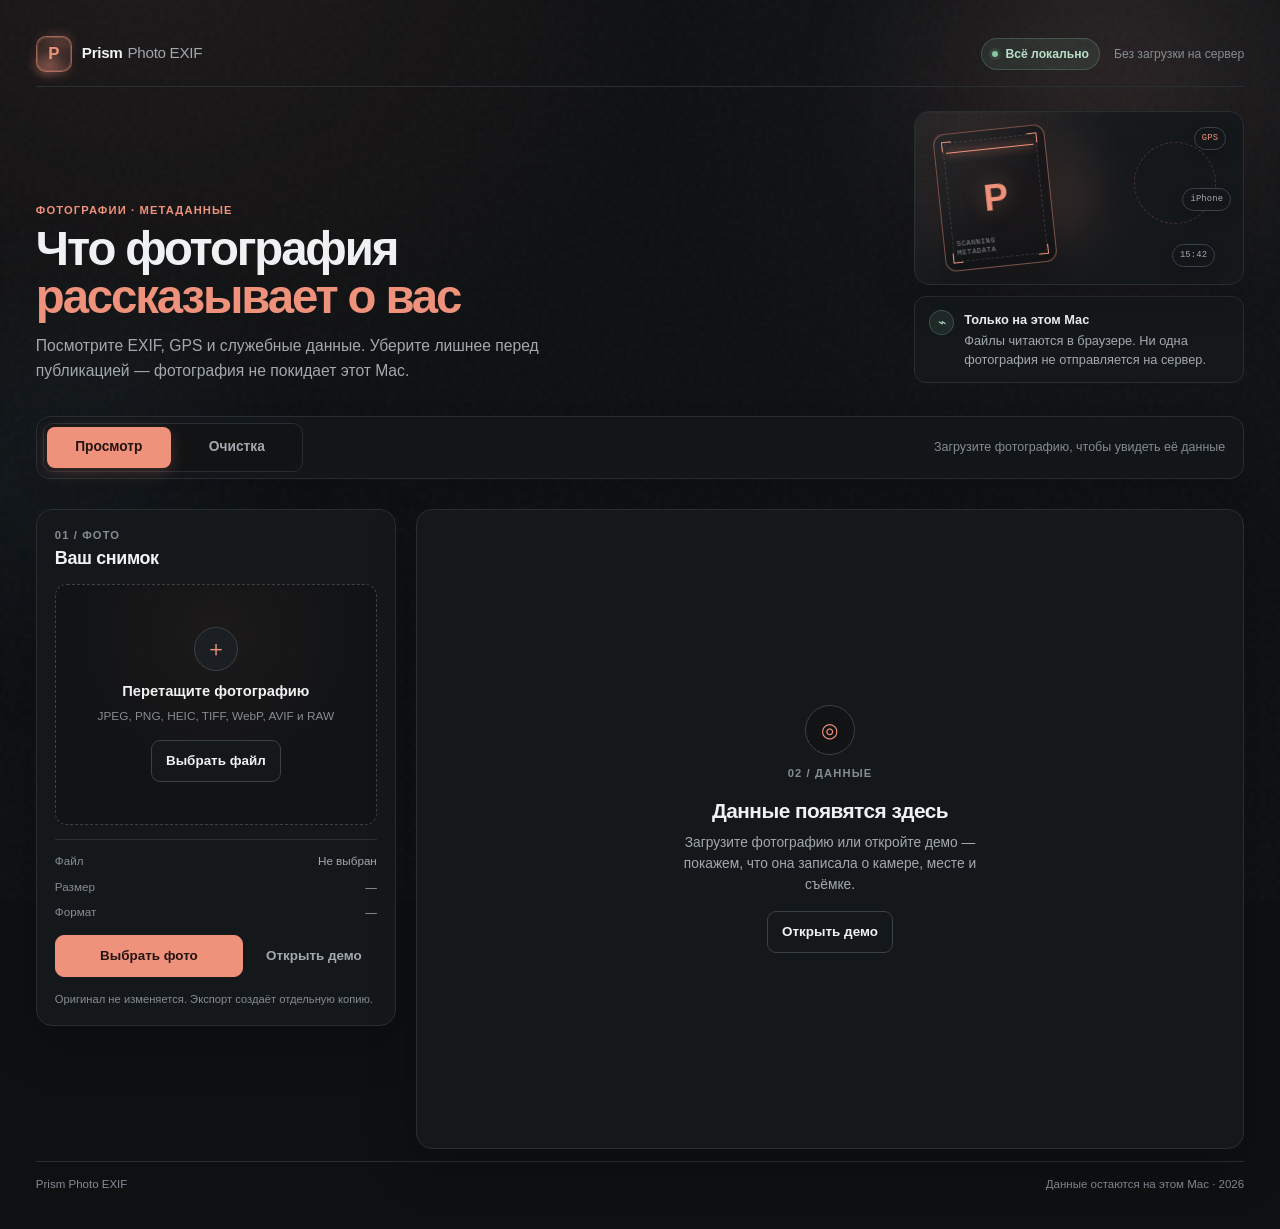
==== projects/prism-photo-exif/index.html @ 7f0bd613 "Add Prism Photo EXIF project" ====
<!doctype html>
<html lang="ru">
<head>
  <meta charset="utf-8">
  <meta name="viewport" content="width=device-width, initial-scale=1">
  <title>Prism Photo EXIF — что фотография рассказывает о вас</title>
  <meta name="description" content="Просмотр EXIF, GPS и служебных данных фотографии. Локальная очистка перед публикацией — без загрузки на сервер.">
  <meta name="theme-color" content="#0e1012">
  <link rel="icon" href="favicon.svg" type="image/svg+xml">
  <link rel="stylesheet" href="styles.css">
</head>
<body>
  <div class="ambient" aria-hidden="true">
    <span class="ambient-orb ambient-orb-a"></span>
    <span class="ambient-orb ambient-orb-b"></span>
    <span class="ambient-orb ambient-orb-c"></span>
    <span class="ambient-grain"></span>
  </div>

  <a class="skip-link" href="#appMain">Перейти к содержимому</a>

  <div class="app-shell">
    <header class="app-header">
      <a class="brand" href="./" aria-label="Prism Photo EXIF — на главную">
        <span class="brand-mark" aria-hidden="true">P</span>
        <span class="brand-name">Prism <span>Photo EXIF</span></span>
      </a>
      <div class="header-side">
        <span class="local-badge"><span class="local-dot" aria-hidden="true"></span>Всё локально</span>
        <span class="header-note">Без загрузки на сервер</span>
      </div>
    </header>

    <main id="appMain" class="workspace" tabindex="-1">
      <section class="intro" aria-labelledby="pageTitle">
        <div class="intro-copy">
          <p class="eyebrow">ФОТОГРАФИИ · МЕТАДАННЫЕ</p>
          <h1 id="pageTitle">Что фотография<br><span class="accent">рассказывает о вас</span></h1>
          <p class="lead">Посмотрите EXIF, GPS и служебные данные. Уберите лишнее перед публикацией — фотография не покидает этот Mac.</p>
        </div>
        <aside class="hero-side" aria-label="Принцип работы">
          <div class="hero-scan" aria-hidden="true">
            <div class="hero-scan-glow"></div>
            <div class="hero-scan-frame">
              <span class="hero-scan-corner hero-scan-corner-a"></span>
              <span class="hero-scan-corner hero-scan-corner-b"></span>
              <span class="hero-scan-corner hero-scan-corner-c"></span>
              <span class="hero-scan-corner hero-scan-corner-d"></span>
              <span class="hero-scan-line"></span>
              <span class="hero-scan-letter">P</span>
              <span class="hero-scan-caption">SCANNING<br>METADATA</span>
            </div>
            <span class="hero-chip hero-chip-gps">GPS</span>
            <span class="hero-chip hero-chip-device">iPhone</span>
            <span class="hero-chip hero-chip-time">15:42</span>
            <span class="hero-scan-orbit"></span>
          </div>
          <div class="privacy-note">
            <span class="privacy-mark" aria-hidden="true">⌁</span>
            <div>
              <strong>Только на этом Mac</strong>
              <p>Файлы читаются в браузере. Ни одна фотография не отправляется на сервер.</p>
            </div>
          </div>
        </aside>
      </section>

      <section class="mode-bar" aria-label="Режим работы">
        <div class="mode-switch" role="tablist" aria-label="Режим работы">
          <span class="mode-glider" aria-hidden="true"></span>
          <button class="mode-tab is-active" id="tabView" type="button" role="tab" aria-selected="true" aria-controls="viewPane" data-mode="view">Просмотр</button>
          <button class="mode-tab" id="tabClean" type="button" role="tab" aria-selected="false" aria-controls="cleanPane" data-mode="clean">Очистка</button>
        </div>
        <p class="mode-hint" id="modeHint">Загрузите фотографию, чтобы увидеть её данные</p>
      </section>

      <div class="photo-workspace">
        <aside class="panel photo-card" aria-labelledby="photoTitle">
          <div class="panel-heading">
            <div>
              <p class="eyebrow">01 / ФОТО</p>
              <h2 id="photoTitle">Ваш снимок</h2>
            </div>
            <span class="file-kind" id="fileKind">—</span>
          </div>

          <p class="load-error" id="loadError" role="alert" hidden></p>

          <div class="drop-zone" id="dropZone" tabindex="0" role="button" aria-label="Загрузить фотографию">
            <input id="fileInput" type="file" accept="image/jpeg,image/png,image/webp,image/heic,image/heif,image/tiff,image/avif,.dng,.DNG,.cr2,.CR2,.nef,.NEF,.arw,.ARW,.raf,.RAF,.orf,.ORF,.rw2,.RW2" hidden>

            <div class="drop-empty" id="dropEmpty">
              <div class="drop-icon" aria-hidden="true">＋</div>
              <p class="drop-title">Перетащите фотографию</p>
              <p class="drop-copy">JPEG, PNG, HEIC, TIFF, WebP, AVIF и RAW</p>
              <span class="button button-secondary">Выбрать файл</span>
            </div>

            <div class="photo-preview" id="photoPreview" hidden>
              <img id="photoImage" alt="Предпросмотр выбранной фотографии">
              <div class="preview-shade" aria-hidden="true"></div>
              <div class="preview-fallback" id="previewFallback" hidden>
                <span aria-hidden="true">◌</span>
                <p>Предпросмотр недоступен в этом браузере.<br>Данные фотографии всё равно можно посмотреть.</p>
              </div>
              <span class="preview-badge" id="previewBadge">—</span>
              <button class="button button-quiet preview-replace" id="replaceButton" type="button">Заменить</button>
            </div>
          </div>

          <div class="photo-meta" aria-live="polite">
            <div class="meta-row"><span>Файл</span><strong id="metaName">Не выбран</strong></div>
            <div class="meta-row"><span>Размер</span><strong id="metaSize">—</strong></div>
            <div class="meta-row"><span>Формат</span><strong id="metaType">—</strong></div>
          </div>

          <div class="photo-actions">
            <button class="button button-primary" id="pickButton" type="button">Выбрать фото</button>
            <button class="button button-quiet" id="demoButton" type="button">Открыть демо</button>
          </div>
          <p class="panel-note">Оригинал не изменяется. Экспорт создаёт отдельную копию.</p>
        </aside>

        <section class="panel data-card" aria-label="Данные фотографии">
          <div class="data-empty" id="emptyData">
            <span class="empty-mark" aria-hidden="true">◎</span>
            <p class="eyebrow">02 / ДАННЫЕ</p>
            <h2>Данные появятся здесь</h2>
            <p>Загрузите фотографию или откройте демо — покажем, что она записала о камере, месте и съёмке.</p>
            <button class="button button-secondary" id="emptyDemoButton" type="button">Открыть демо</button>
          </div>

          <div class="data-pane" id="viewPane" hidden>
            <div class="privacy-banner" id="privacyBanner" role="status">
              <span class="banner-icon" id="privacyIcon" aria-hidden="true">!</span>
              <div class="banner-copy">
                <strong id="privacyTitle">Проверяем данные…</strong>
                <p id="privacyText">—</p>
              </div>
              <span class="banner-count" id="privacyCount">—</span>
            </div>

            <section class="diagnostics" id="diagnostics" hidden aria-labelledby="diagnosticsTitle">
              <button class="diagnostics-toggle" id="diagnosticsToggle" type="button" aria-expanded="false" aria-controls="diagnosticsBody">
                <span class="diagnostics-mark" aria-hidden="true">?</span>
                <span>
                  <strong id="diagnosticsTitle">Почему данных нет?</strong>
                  <small>Покажем, что именно проверило приложение</small>
                </span>
                <span class="diagnostics-chevron" aria-hidden="true">⌄</span>
              </button>
              <div class="diagnostics-body" id="diagnosticsBody" hidden>
                <p id="diagnosticsText">—</p>
                <dl id="diagnosticsFacts"></dl>
              </div>
            </section>

            <div class="summary-grid" id="summaryGrid">
              <article class="summary-card">
                <span class="summary-label">Устройство</span>
                <strong id="sumDevice">—</strong>
                <span class="summary-sub" id="sumDeviceSub">Не записано</span>
              </article>
              <article class="summary-card">
                <span class="summary-label">Снято</span>
                <strong id="sumDate">—</strong>
                <span class="summary-sub" id="sumDateSub">Дата не записана</span>
              </article>
              <article class="summary-card">
                <span class="summary-label">Место</span>
                <strong id="sumPlace">—</strong>
                <span class="summary-sub" id="sumPlaceSub">Геоданных нет</span>
              </article>
              <article class="summary-card">
                <span class="summary-label">Файл</span>
                <strong id="sumFile">—</strong>
                <span class="summary-sub" id="sumFileSub">—</span>
              </article>
            </div>

            <div class="exposure-strip" id="exposureStrip" hidden>
              <span class="exposure-label">Съёмка</span>
              <div class="exposure-items" id="exposureItems"></div>
            </div>

            <section class="location-card" id="locationCard" hidden aria-labelledby="locationTitle">
              <div class="mini-map" aria-hidden="true">
                <div class="map-grid"></div>
                <span class="map-ring"></span>
                <span class="map-pin">P</span>
                <span class="map-compass">N</span>
              </div>
              <div class="location-copy">
                <p class="eyebrow">ГЕОДАННЫЕ</p>
                <h3 id="locationTitle">Место съёмки</h3>
                <p class="location-coords" id="locCoords">—</p>
                <div class="location-facts">
                  <span>Высота <strong id="locAltitude">—</strong></span>
                  <span>Направление <strong id="locDirection">—</strong></span>
                </div>
                <a class="text-link" id="locMapLink" href="#" target="_blank" rel="noopener noreferrer">Открыть на карте ↗</a>
                <p class="location-note">Ссылка откроет OpenStreetMap в новой вкладке.</p>
              </div>
            </section>

            <section class="tags-section" aria-labelledby="tagsTitle">
              <div class="section-head">
                <div>
                  <p class="eyebrow">ВСЕ ДАННЫЕ</p>
                  <h2 id="tagsTitle">Что записано в файле</h2>
                </div>
                <div class="tag-tools">
                  <label class="search-field">
                    <span class="search-icon" aria-hidden="true">⌕</span>
                    <span class="sr-only">Поиск по тегам и значениям</span>
                    <input id="tagSearch" type="search" placeholder="Найти тег или значение" autocomplete="off">
                  </label>
                  <label class="select-field">
                    <span class="sr-only">Группа данных</span>
                    <select id="tagGroup" aria-label="Группа данных">
                      <option value="all">Все группы</option>
                    </select>
                  </label>
                </div>
              </div>

              <div class="tag-summary">
                <span id="tagCount">0 тегов</span>
                <span id="tagFilterNote">Показаны все найденные данные</span>
              </div>

              <div class="tag-table-wrap">
                <table class="tag-table">
                  <thead>
                    <tr><th>Тег</th><th>Значение</th><th>Группа</th><th><span class="sr-only">Копировать</span></th></tr>
                  </thead>
                  <tbody id="tagBody"></tbody>
                </table>
                <div class="tag-empty" id="tagEmpty" hidden>Ничего не найдено. Попробуйте другой запрос.</div>
              </div>
              <p class="table-note">Двоичные блоки вроде MakerNote не раскрываются полностью — показываем только то, что можно прочитать.</p>
            </section>
          </div>

          <div class="data-pane" id="cleanPane" hidden>
            <div class="data-empty" id="cleanEmpty">
              <span class="empty-mark" aria-hidden="true">◇</span>
              <p class="eyebrow">ОЧИСТКА</p>
              <h2>Сначала загрузите фото</h2>
              <p>Мы покажем, какие данные можно убрать, и сохраним чистую копию. Оригинал останется нетронутым.</p>
              <button class="button button-secondary" id="cleanDemoButton" type="button">Открыть демо</button>
            </div>

            <div id="cleanWorkspace" hidden>
              <div class="clean-heading">
                <div>
                  <p class="eyebrow">ОЧИСТКА</p>
                  <h2>Уберите лишнее</h2>
                  <p>Выберите данные, которые не хотите отдавать вместе с фотографией.</p>
                </div>
                <span class="format-note" id="cleanFormatNote">JPEG · доступна выборочная очистка</span>
              </div>

              <div class="clean-layout">
                <div class="clean-options" id="cleanOptions">
                  <label class="clean-option" data-option="gps">
                    <input type="checkbox" id="optGps">
                    <span class="check-box" aria-hidden="true"></span>
                    <span class="option-copy"><strong>Геоданные</strong><small>Координаты, высота и направление</small></span>
                    <span class="option-count" id="countGps">0</span>
                  </label>
                  <label class="clean-option" data-option="camera">
                    <input type="checkbox" id="optCamera">
                    <span class="check-box" aria-hidden="true"></span>
                    <span class="option-copy"><strong>Камера и устройство</strong><small>Модель, объектив, серийные номера</small></span>
                    <span class="option-count" id="countCamera">0</span>
                  </label>
                  <label class="clean-option" data-option="dates">
                    <input type="checkbox" id="optDates">
                    <span class="check-box" aria-hidden="true"></span>
                    <span class="option-copy"><strong>Даты съёмки</strong><small>Когда и во сколько сделан снимок</small></span>
                    <span class="option-count" id="countDates">0</span>
                  </label>
                  <label class="clean-option" data-option="author">
                    <input type="checkbox" id="optAuthor">
                    <span class="check-box" aria-hidden="true"></span>
                    <span class="option-copy"><strong>Автор и подпись</strong><small>Имя, копирайт, комментарий</small></span>
                    <span class="option-count" id="countAuthor">0</span>
                  </label>
                  <label class="clean-option" data-option="software">
                    <input type="checkbox" id="optSoftware">
                    <span class="check-box" aria-hidden="true"></span>
                    <span class="option-copy"><strong>Программа обработки</strong><small>Редактор и служебные пометки</small></span>
                    <span class="option-count" id="countSoftware">0</span>
                  </label>
                  <label class="clean-option clean-option-all" data-option="all">
                    <input type="checkbox" id="optAll">
                    <span class="check-box" aria-hidden="true"></span>
                    <span class="option-copy"><strong>Все метаданные</strong><small>Оставить только изображение, ориентацию и цветовой профиль</small></span>
                    <span class="option-count" id="countAll">—</span>
                  </label>
                </div>

                <aside class="clean-preview" aria-labelledby="cleanPreviewTitle">
                  <p class="eyebrow">ПЕРЕД ЭКСПОРТОМ</p>
                  <h3 id="cleanPreviewTitle">Будет удалено</h3>
                  <ul class="clean-list" id="cleanList">
                    <li class="clean-list-empty">Ничего не выбрано</li>
                  </ul>
                  <div class="clean-total"><strong id="cleanCount">0</strong><span>полей</span></div>
                  <button class="button button-primary" id="exportButton" type="button" disabled>Скачать чистую копию</button>
                  <p class="clean-note" id="cleanNote">Ориентация и цветовой профиль сохраняются. Оригинал не меняется.</p>
                  <div class="export-result" id="exportResult" role="status" hidden>
                    <span class="result-icon" aria-hidden="true">✓</span>
                    <div>
                      <strong id="exportResultTitle">Готово</strong>
                      <p id="exportResultText">—</p>
                    </div>
                  </div>
                </aside>
              </div>

              <div class="clean-footnote" id="cleanLimitNote" hidden></div>
            </div>
          </div>
        </section>
      </div>
    </main>

    <footer class="app-footer">
      <span>Prism Photo EXIF</span>
      <span>Данные остаются на этом Mac · <span id="footerYear">2026</span></span>
    </footer>
  </div>

  <noscript>
    <div class="noscript-message">Для работы приложения нужен JavaScript. Файлы обрабатываются только в браузере.</div>
  </noscript>

  <script src="vendor/exifr.full.umd.js"></script>
  <script src="vendor/piexif.js"></script>
  <script src="assets/demo-photo.js"></script>
  <script src="app.js"></script>
</body>
</html>
---- projects/prism-photo-exif/styles.css ----
:root {
  color-scheme: dark;
  --page: #0e1012;
  --panel: #15181b;
  --panel-raised: #1b1e22;
  --panel-deep: #111315;
  --line: #292e33;
  --line-strong: #3a4148;
  --text: #f0f1f2;
  --muted: #a3a8ae;
  --quiet: #858c93;
  --accent: #ef927c;
  --accent-strong: #f3a48f;
  --accent-ink: #241411;
  --accent-soft: rgb(239 146 124 / 12%);
  --success: #86c8a4;
  --success-soft: rgb(134 200 164 / 10%);
  --warning: #f2b36f;
  --warning-soft: rgb(242 179 111 / 10%);
  --danger: #ff8c7a;
  --radius: 16px;
  --radius-small: 12px;
  --radius-tiny: 8px;
  --shadow: 0 18px 50px rgb(0 0 0 / 22%);
  --font: "Avenir Next", "Segoe UI", Arial, sans-serif;
  --mono: "SFMono-Regular", "SF Mono", Consolas, monospace;
}

* {
  box-sizing: border-box;
}

html {
  min-width: 320px;
  background: var(--page);
  scroll-behavior: smooth;
}

body {
  min-width: 320px;
  min-height: 100vh;
  margin: 0;
  background:
    radial-gradient(circle at 12% -8%, rgb(239 146 124 / 8%), transparent 34rem),
    radial-gradient(circle at 88% 4%, rgb(119 160 190 / 5%), transparent 30rem),
    var(--page);
  color: var(--text);
  font-family: var(--font);
  font-size: 15px;
  line-height: 1.5;
  -webkit-font-smoothing: antialiased;
}

body::before {
  position: fixed;
  z-index: -1;
  inset: 0;
  background-image:
    linear-gradient(rgb(255 255 255 / 1.7%) 1px, transparent 1px),
    linear-gradient(90deg, rgb(255 255 255 / 1.7%) 1px, transparent 1px);
  background-size: 56px 56px;
  mask-image: linear-gradient(to bottom, rgb(0 0 0 / 70%), transparent 60%);
  content: "";
  pointer-events: none;
}

button,
input,
select {
  font: inherit;
}

button,
select,
input[type="search"] {
  color: inherit;
}

button {
  cursor: pointer;
}

a {
  color: var(--accent);
}

[hidden] {
  display: none !important;
}

.sr-only {
  position: absolute;
  width: 1px;
  height: 1px;
  padding: 0;
  overflow: hidden;
  clip: rect(0, 0, 0, 0);
  white-space: nowrap;
  border: 0;
}

.skip-link {
  position: fixed;
  z-index: 100;
  top: 10px;
  left: 10px;
  padding: 9px 12px;
  border-radius: 8px;
  background: var(--accent);
  color: var(--accent-ink);
  font-weight: 700;
  text-decoration: none;
  transform: translateY(-160%);
  transition: transform 140ms ease;
}

.skip-link:focus {
  transform: translateY(0);
}

.app-shell {
  width: min(1440px, 100%);
  margin: 0 auto;
  padding: clamp(18px, 2.8vw, 36px);
}

.app-header {
  display: flex;
  align-items: center;
  justify-content: space-between;
  gap: 18px;
  margin-bottom: 24px;
  padding-bottom: 14px;
  border-bottom: 1px solid var(--line);
}

.brand {
  display: inline-flex;
  min-width: 0;
  align-items: center;
  gap: 10px;
  color: var(--text);
  text-decoration: none;
}

.brand:focus-visible {
  outline: 2px solid var(--accent);
  outline-offset: 5px;
  border-radius: 6px;
}

.brand-mark {
  display: grid;
  width: 36px;
  height: 36px;
  flex: 0 0 auto;
  place-items: center;
  border: 1px solid rgb(239 146 124 / 55%);
  border-radius: 10px;
  background: rgb(239 146 124 / 10%);
  color: var(--accent);
  font-size: 1.05rem;
  font-weight: 750;
}

.brand-name {
  display: flex;
  flex-wrap: wrap;
  gap: 0 5px;
  font-size: 0.95rem;
  font-weight: 650;
  letter-spacing: -0.02em;
}

.brand-name span {
  color: var(--muted);
  font-weight: 500;
}

.header-side {
  display: flex;
  align-items: center;
  gap: 14px;
  color: var(--quiet);
  font-size: 0.76rem;
}

.local-badge {
  display: inline-flex;
  align-items: center;
  gap: 7px;
  padding: 6px 10px;
  border: 1px solid rgb(134 200 164 / 24%);
  border-radius: 999px;
  background: var(--success-soft);
  color: #b8e0c9;
  font-weight: 600;
}

.local-dot {
  width: 6px;
  height: 6px;
  border-radius: 50%;
  background: var(--success);
  box-shadow: 0 0 0 3px rgb(134 200 164 / 12%);
}

.workspace {
  display: grid;
  min-width: 0;
  gap: clamp(20px, 2.5vw, 30px);
}

.workspace:focus {
  outline: none;
}

.intro {
  display: grid;
  grid-template-columns: minmax(0, 1fr) minmax(240px, 330px);
  align-items: end;
  gap: 30px;
  padding-bottom: 3px;
}

.intro-copy {
  min-width: 0;
  max-width: 760px;
}

.eyebrow {
  margin: 0 0 7px;
  color: var(--quiet);
  font-size: 0.7rem;
  font-weight: 650;
  letter-spacing: 0.1em;
  line-height: 1.35;
  text-transform: uppercase;
}

.intro .eyebrow {
  color: var(--accent);
}

h1,
h2,
h3,
p {
  margin-top: 0;
}

h1 {
  margin-bottom: 12px;
  font-size: clamp(2.05rem, 3.7vw, 3.25rem);
  font-weight: 650;
  letter-spacing: -0.045em;
  line-height: 1.02;
  text-wrap: balance;
}

.accent {
  color: var(--accent);
}

.lead {
  max-width: 62ch;
  margin-bottom: 0;
  color: var(--muted);
  font-size: 0.98rem;
  line-height: 1.6;
}

.privacy-note {
  display: flex;
  max-width: 36ch;
  align-items: flex-start;
  gap: 10px;
  margin: 0;
  padding: 13px 14px;
  border: 1px solid var(--line);
  border-radius: var(--radius-small);
  background: var(--panel);
  color: var(--muted);
  font-size: 0.8rem;
  line-height: 1.5;
}

.privacy-mark {
  display: grid;
  width: 25px;
  height: 25px;
  flex: 0 0 auto;
  place-items: center;
  border: 1px solid rgb(134 200 164 / 26%);
  border-radius: 50%;
  background: var(--success-soft);
  color: #b8e0c9;
  font-size: 0.88rem;
}

.privacy-note strong {
  display: block;
  margin-bottom: 2px;
  color: var(--text);
  font-size: 0.8rem;
  font-weight: 650;
}

.privacy-note p {
  margin: 0;
}

.mode-bar {
  display: flex;
  min-width: 0;
  align-items: center;
  justify-content: space-between;
  gap: 14px;
  padding: 6px;
  border: 1px solid var(--line);
  border-radius: 14px;
  background: rgb(21 24 27 / 78%);
  box-shadow: 0 8px 24px rgb(0 0 0 / 12%);
  backdrop-filter: blur(12px);
}

.mode-switch {
  display: flex;
  min-width: 0;
  gap: 4px;
  padding: 3px;
  border: 1px solid var(--line);
  border-radius: 10px;
  background: var(--panel-deep);
}

.mode-tab {
  min-height: 40px;
  padding: 9px 18px;
  border: 1px solid transparent;
  border-radius: 8px;
  background: transparent;
  color: var(--muted);
  font-size: 0.86rem;
  font-weight: 600;
  transition: color 140ms ease, background-color 140ms ease, border-color 140ms ease;
}

.mode-tab:hover {
  color: var(--text);
}

.mode-tab.is-active {
  border-color: var(--accent);
  background: var(--accent);
  color: var(--accent-ink);
}

.mode-tab:focus-visible,
.button:focus-visible,
.clean-option:has(input:focus-visible),
.tag-copy:focus-visible,
.text-link:focus-visible,
select:focus-visible,
input:focus-visible {
  outline: 2px solid var(--accent);
  outline-offset: 2px;
}

.mode-hint {
  margin: 0 12px 0 0;
  color: var(--quiet);
  font-size: 0.78rem;
  text-align: right;
}

.photo-workspace {
  display: grid;
  grid-template-columns: 360px minmax(0, 1fr);
  align-items: start;
  gap: 20px;
}

.panel {
  min-width: 0;
  border: 1px solid var(--line);
  border-radius: var(--radius);
  background: var(--panel);
  box-shadow: var(--shadow);
}

.photo-card {
  position: sticky;
  top: 18px;
  display: grid;
  gap: 14px;
  padding: 18px;
}

.panel-heading,
.section-head,
.clean-heading {
  display: flex;
  min-width: 0;
  align-items: flex-start;
  justify-content: space-between;
  gap: 14px;
}

.panel-heading h2,
.section-head h2,
.clean-heading h2 {
  margin: 0;
  font-size: 1.12rem;
  font-weight: 650;
  letter-spacing: -0.02em;
  line-height: 1.2;
}

.panel-heading .eyebrow,
.section-head .eyebrow,
.clean-heading .eyebrow {
  margin-bottom: 5px;
}

.file-kind {
  flex: 0 0 auto;
  padding: 5px 9px;
  border: 1px solid var(--line);
  border-radius: 999px;
  color: var(--quiet);
  font-size: 0.68rem;
  font-weight: 600;
  letter-spacing: 0.04em;
}

.drop-zone {
  position: relative;
  display: grid;
  min-height: 0;
  overflow: hidden;
  border: 1px dashed var(--line-strong);
  border-radius: var(--radius-small);
  background:
    radial-gradient(circle at 50% 20%, rgb(239 146 124 / 5%), transparent 60%),
    var(--panel-deep);
  aspect-ratio: 4 / 3;
  transition: border-color 150ms ease, background-color 150ms ease;
}

.drop-zone.is-dragging,
.drop-zone:hover {
  border-color: rgb(239 146 124 / 62%);
}

.drop-zone:focus-visible {
  outline: 2px solid var(--accent);
  outline-offset: 3px;
}

.drop-empty {
  display: grid;
  place-content: center;
  justify-items: center;
  gap: 6px;
  padding: 24px;
  text-align: center;
}

.drop-icon {
  display: grid;
  width: 44px;
  height: 44px;
  margin-bottom: 3px;
  place-items: center;
  border: 1px solid var(--line-strong);
  border-radius: 50%;
  background: var(--panel-raised);
  color: var(--accent);
  font-size: 1.35rem;
  font-weight: 400;
}

.drop-title {
  margin: 0;
  font-size: 0.92rem;
  font-weight: 650;
}

.drop-copy {
  margin: 0 0 8px;
  color: var(--quiet);
  font-size: 0.74rem;
}

.button {
  display: inline-flex;
  min-height: 42px;
  align-items: center;
  justify-content: center;
  gap: 7px;
  padding: 9px 14px;
  border: 1px solid var(--line-strong);
  border-radius: 9px;
  background: var(--panel-raised);
  color: var(--text);
  font-size: 0.84rem;
  font-weight: 600;
  line-height: 1.2;
  text-decoration: none;
  transition: border-color 140ms ease, background-color 140ms ease, color 140ms ease, opacity 140ms ease;
}

.button:hover:not(:disabled) {
  border-color: #4a525a;
  background: #24282d;
}

.button:disabled {
  cursor: not-allowed;
  opacity: 0.48;
}

.button-primary {
  border-color: var(--accent);
  background: var(--accent);
  color: var(--accent-ink);
}

.button-primary:hover:not(:disabled) {
  border-color: var(--accent-strong);
  background: var(--accent-strong);
}

.button-secondary {
  background: var(--panel);
}

.button-quiet {
  border-color: transparent;
  background: transparent;
  color: var(--muted);
}

.button-quiet:hover:not(:disabled) {
  border-color: var(--line);
  background: var(--panel-raised);
  color: var(--text);
}

.photo-preview {
  position: absolute;
  inset: 0;
  background: #090b0d;
}

.photo-preview img {
  display: block;
  width: 100%;
  height: 100%;
  object-fit: contain;
}

.preview-shade {
  position: absolute;
  inset: 0;
  background: linear-gradient(to bottom, transparent 60%, rgb(0 0 0 / 48%));
  pointer-events: none;
}

.preview-badge {
  position: absolute;
  top: 10px;
  left: 10px;
  max-width: calc(100% - 20px);
  overflow: hidden;
  padding: 4px 9px;
  border: 1px solid rgb(255 255 255 / 14%);
  border-radius: 999px;
  background: rgb(20 22 25 / 88%);
  color: var(--text);
  font-size: 0.66rem;
  font-weight: 600;
  text-overflow: ellipsis;
  white-space: nowrap;
}

.preview-replace {
  position: absolute;
  right: 10px;
  bottom: 10px;
  min-height: 34px;
  padding: 6px 10px;
  border-color: rgb(255 255 255 / 16%);
  background: rgb(20 22 25 / 82%);
  font-size: 0.74rem;
  backdrop-filter: blur(8px);
}

.photo-meta {
  display: grid;
  gap: 8px;
  padding-top: 12px;
  border-top: 1px solid var(--line);
}

.meta-row {
  display: flex;
  min-width: 0;
  justify-content: space-between;
  gap: 12px;
  color: var(--quiet);
  font-size: 0.73rem;
}

.meta-row strong {
  min-width: 0;
  overflow: hidden;
  color: var(--muted);
  font-size: 0.73rem;
  font-weight: 500;
  text-align: right;
  text-overflow: ellipsis;
  white-space: nowrap;
}

.photo-actions {
  display: flex;
  flex-wrap: wrap;
  gap: 8px;
}

.photo-actions .button-primary {
  flex: 1 1 140px;
}

.photo-actions .button-quiet {
  flex: 0 1 auto;
}

.panel-note {
  margin: 0;
  color: var(--quiet);
  font-size: 0.7rem;
  line-height: 1.45;
}

.load-error {
  margin: 0;
  padding: 9px 11px;
  border: 1px solid rgb(255 140 122 / 35%);
  border-radius: 8px;
  background: rgb(255 140 122 / 9%);
  color: #ffc2b8;
  font-size: 0.74rem;
  line-height: 1.4;
}

.preview-fallback {
  position: absolute;
  inset: 0;
  display: grid;
  place-content: center;
  justify-items: center;
  gap: 8px;
  padding: 24px;
  background: var(--panel-deep);
  color: var(--quiet);
  text-align: center;
}

.preview-fallback > span {
  color: var(--accent);
  font-size: 1.5rem;
}

.preview-fallback p {
  max-width: 26ch;
  margin: 0;
  font-size: 0.74rem;
  line-height: 1.45;
}

.data-card {
  min-height: 640px;
  padding: clamp(16px, 2vw, 24px);
}

.data-empty {
  display: grid;
  min-height: 590px;
  place-content: center;
  justify-items: center;
  gap: 7px;
  padding: 36px;
  text-align: center;
}

.empty-mark {
  display: grid;
  width: 50px;
  height: 50px;
  margin-bottom: 4px;
  place-items: center;
  border: 1px solid var(--line-strong);
  border-radius: 50%;
  background: var(--panel-deep);
  color: var(--accent);
  font-size: 1.25rem;
}

.data-empty h2 {
  margin: 0;
  font-size: 1.3rem;
  font-weight: 650;
  letter-spacing: -0.025em;
}

.data-empty p:not(.eyebrow) {
  max-width: 42ch;
  margin: 0 0 9px;
  color: var(--muted);
  font-size: 0.86rem;
}

.data-pane {
  display: grid;
  gap: 16px;
  min-width: 0;
}

.privacy-banner {
  display: flex;
  min-width: 0;
  align-items: flex-start;
  gap: 11px;
  padding: 13px 14px;
  border: 1px solid var(--line);
  border-radius: var(--radius-small);
  background: var(--panel-deep);
}

.privacy-banner.is-warning {
  border-color: rgb(242 179 111 / 32%);
  background: var(--warning-soft);
}

.privacy-banner.is-clean {
  border-color: rgb(134 200 164 / 28%);
  background: var(--success-soft);
}

.banner-icon {
  display: grid;
  width: 27px;
  height: 27px;
  flex: 0 0 auto;
  place-items: center;
  border: 1px solid var(--line-strong);
  border-radius: 50%;
  color: var(--warning);
  font-size: 0.82rem;
  font-weight: 700;
}

.privacy-banner.is-clean .banner-icon {
  color: var(--success);
}

.banner-copy {
  min-width: 0;
}

.banner-copy strong {
  display: block;
  margin-bottom: 2px;
  font-size: 0.84rem;
  font-weight: 650;
}

.banner-copy p {
  margin: 0;
  color: var(--muted);
  font-size: 0.76rem;
  line-height: 1.45;
}

.banner-count {
  flex: 0 0 auto;
  margin-left: auto;
  padding: 4px 8px;
  border: 1px solid rgb(255 255 255 / 10%);
  border-radius: 999px;
  color: var(--muted);
  font-size: 0.68rem;
  font-variant-numeric: tabular-nums;
}

.summary-grid {
  display: grid;
  grid-template-columns: repeat(4, minmax(0, 1fr));
  gap: 10px;
}

.summary-card {
  min-width: 0;
  min-height: 112px;
  padding: 13px;
  border: 1px solid var(--line);
  border-radius: var(--radius-small);
  background: var(--panel-deep);
}

.summary-label {
  display: block;
  margin-bottom: 9px;
  color: var(--quiet);
  font-size: 0.67rem;
  font-weight: 600;
  letter-spacing: 0.05em;
  text-transform: uppercase;
}

.summary-card strong {
  display: block;
  overflow: hidden;
  color: var(--text);
  font-size: 0.95rem;
  font-weight: 650;
  line-height: 1.25;
  text-overflow: ellipsis;
}

.summary-sub {
  display: block;
  overflow: hidden;
  margin-top: 4px;
  color: var(--quiet);
  font-size: 0.72rem;
  line-height: 1.4;
  text-overflow: ellipsis;
}

.exposure-strip {
  display: flex;
  min-width: 0;
  align-items: center;
  gap: 12px;
  padding: 10px 13px;
  border: 1px solid var(--line);
  border-radius: var(--radius-small);
  background: var(--panel-deep);
}

.exposure-label {
  flex: 0 0 auto;
  color: var(--quiet);
  font-size: 0.67rem;
  font-weight: 600;
  letter-spacing: 0.06em;
  text-transform: uppercase;
}

.exposure-items {
  display: flex;
  min-width: 0;
  flex-wrap: wrap;
  gap: 6px;
}

.exposure-chip {
  padding: 4px 8px;
  border: 1px solid var(--line);
  border-radius: 999px;
  background: var(--panel-raised);
  color: var(--muted);
  font-size: 0.7rem;
  font-variant-numeric: tabular-nums;
  white-space: nowrap;
}

.location-card {
  display: grid;
  grid-template-columns: 170px minmax(0, 1fr);
  gap: 16px;
  padding: 14px;
  border: 1px solid var(--line);
  border-radius: var(--radius-small);
  background: var(--panel-deep);
}

.mini-map {
  position: relative;
  min-height: 154px;
  overflow: hidden;
  border: 1px solid var(--line-strong);
  border-radius: 10px;
  background:
    linear-gradient(135deg, rgb(34 54 65 / 55%), rgb(15 21 25 / 92%)),
    var(--panel);
  isolation: isolate;
}

.map-grid {
  position: absolute;
  inset: -20%;
  background-image:
    linear-gradient(rgb(159 191 207 / 12%) 1px, transparent 1px),
    linear-gradient(90deg, rgb(159 191 207 / 12%) 1px, transparent 1px);
  background-size: 28px 28px;
  transform: rotate(-12deg) scale(1.08);
}

.mini-map::before,
.mini-map::after {
  position: absolute;
  z-index: 1;
  background: rgb(134 200 164 / 28%);
  content: "";
}

.mini-map::before {
  top: 48%;
  left: -10%;
  width: 120%;
  height: 1px;
  transform: rotate(18deg);
}

.mini-map::after {
  top: -10%;
  left: 42%;
  width: 1px;
  height: 120%;
  transform: rotate(18deg);
}

.map-ring {
  position: absolute;
  z-index: 2;
  top: 50%;
  left: 50%;
  width: 72px;
  height: 72px;
  border: 1px solid rgb(239 146 124 / 30%);
  border-radius: 50%;
  transform: translate(-50%, -50%);
}

.map-pin {
  position: absolute;
  z-index: 3;
  top: 50%;
  left: 50%;
  display: grid;
  width: 28px;
  height: 28px;
  place-items: center;
  border: 1px solid var(--accent);
  border-radius: 50% 50% 50% 0;
  background: var(--accent);
  color: var(--accent-ink);
  font-size: 0.65rem;
  font-weight: 750;
  transform: translate(-50%, -70%) rotate(-45deg);
}

.map-pin::after {
  content: "";
}

.map-pin {
  line-height: 1;
}

.map-pin::first-letter {
  transform: rotate(45deg);
}

.map-compass {
  position: absolute;
  z-index: 3;
  top: 9px;
  right: 10px;
  color: rgb(255 255 255 / 44%);
  font-family: var(--mono);
  font-size: 0.6rem;
}

.location-copy {
  min-width: 0;
  padding: 3px 0;
}

.location-copy .eyebrow {
  margin-bottom: 4px;
  color: var(--success);
}

.location-copy h3 {
  margin-bottom: 5px;
  font-size: 1rem;
  font-weight: 650;
}

.location-coords {
  margin-bottom: 7px;
  color: var(--text);
  font-family: var(--mono);
  font-size: 0.78rem;
  font-variant-numeric: tabular-nums;
}

.location-facts {
  display: flex;
  flex-wrap: wrap;
  gap: 5px 16px;
  margin-bottom: 8px;
  color: var(--quiet);
  font-size: 0.72rem;
}

.location-facts strong {
  color: var(--muted);
  font-weight: 500;
}

.text-link {
  color: var(--accent);
  font-size: 0.76rem;
  font-weight: 600;
  text-decoration: none;
}

.text-link:hover {
  text-decoration: underline;
}

.location-note {
  margin: 5px 0 0;
  color: var(--quiet);
  font-size: 0.67rem;
}

.tags-section {
  display: grid;
  min-width: 0;
  gap: 9px;
}

.tag-tools {
  display: flex;
  min-width: 0;
  align-items: center;
  gap: 7px;
}

.search-field,
.select-field {
  position: relative;
  display: flex;
  min-width: 0;
  align-items: center;
}

.search-field {
  width: 230px;
}

.search-icon {
  position: absolute;
  left: 10px;
  color: var(--quiet);
  font-size: 0.9rem;
  pointer-events: none;
}

.search-field input,
.select-field select {
  width: 100%;
  min-height: 38px;
  border: 1px solid var(--line);
  border-radius: 8px;
  background: var(--panel-deep);
  color: var(--text);
  font-size: 0.76rem;
}

.search-field input {
  padding: 8px 10px 8px 29px;
}

.search-field input::placeholder {
  color: var(--quiet);
}

.select-field select {
  padding: 8px 28px 8px 10px;
  cursor: pointer;
}

.tag-summary {
  display: flex;
  min-width: 0;
  align-items: center;
  justify-content: space-between;
  gap: 10px;
  color: var(--quiet);
  font-size: 0.7rem;
}

.tag-summary span:first-child {
  color: var(--muted);
  font-weight: 600;
}

.tag-table-wrap {
  max-height: 360px;
  overflow: auto;
  border: 1px solid var(--line);
  border-radius: 10px;
  background: var(--panel-deep);
}

.tag-table {
  width: 100%;
  border-collapse: collapse;
  table-layout: fixed;
  font-size: 0.73rem;
}

.tag-table th {
  position: sticky;
  z-index: 2;
  top: 0;
  padding: 9px 10px;
  border-bottom: 1px solid var(--line);
  background: #181b1f;
  color: var(--quiet);
  font-size: 0.64rem;
  font-weight: 600;
  letter-spacing: 0.06em;
  text-align: left;
  text-transform: uppercase;
}

.tag-table th:nth-child(1) { width: 25%; }
.tag-table th:nth-child(2) { width: 48%; }
.tag-table th:nth-child(3) { width: 19%; }
.tag-table th:nth-child(4) { width: 8%; }

.tag-table td {
  padding: 8px 10px;
  border-bottom: 1px solid rgb(41 46 51 / 62%);
  color: var(--muted);
  vertical-align: top;
  overflow-wrap: anywhere;
}

.tag-table tr:last-child td {
  border-bottom: 0;
}

.tag-table tr:hover td {
  background: rgb(255 255 255 / 2.2%);
}

.tag-name {
  display: block;
  max-width: 100%;
  overflow: hidden;
  color: var(--text);
  font-family: var(--mono);
  font-size: 0.68rem;
  text-overflow: ellipsis;
  white-space: nowrap;
}

.tag-value {
  color: var(--muted);
  font-family: var(--mono);
  font-size: 0.68rem;
  white-space: pre-wrap;
}

.tag-group {
  color: var(--quiet);
  font-size: 0.68rem;
}

.tag-copy {
  display: grid;
  width: 24px;
  height: 24px;
  place-items: center;
  padding: 0;
  border: 1px solid transparent;
  border-radius: 6px;
  background: transparent;
  color: var(--quiet);
  font-size: 0.7rem;
  opacity: 0;
  transition: opacity 120ms ease, border-color 120ms ease, color 120ms ease;
}

.tag-table tr:hover .tag-copy,
.tag-copy:focus-visible {
  opacity: 1;
}

.tag-copy:hover {
  border-color: var(--line-strong);
  color: var(--text);
}

.tag-empty {
  padding: 26px;
  color: var(--quiet);
  font-size: 0.8rem;
  text-align: center;
}

.table-note {
  margin: 0;
  color: var(--quiet);
  font-size: 0.68rem;
  line-height: 1.45;
}

.clean-heading {
  align-items: flex-end;
}

.clean-heading h2 {
  margin-bottom: 3px;
  font-size: 1.22rem;
}

.clean-heading p:not(.eyebrow) {
  margin: 0;
  color: var(--muted);
  font-size: 0.8rem;
}

.format-note {
  flex: 0 0 auto;
  padding: 5px 9px;
  border: 1px solid var(--line);
  border-radius: 999px;
  color: var(--quiet);
  font-size: 0.66rem;
  white-space: nowrap;
}

.clean-layout {
  display: grid;
  grid-template-columns: minmax(0, 1fr) 320px;
  align-items: start;
  gap: 18px;
}

.clean-options {
  display: grid;
  min-width: 0;
  gap: 8px;
}

.clean-option {
  display: flex;
  min-width: 0;
  align-items: center;
  gap: 11px;
  padding: 12px;
  border: 1px solid var(--line);
  border-radius: var(--radius-small);
  background: var(--panel-deep);
  cursor: pointer;
  transition: border-color 140ms ease, background-color 140ms ease;
}

.clean-option:hover {
  border-color: var(--line-strong);
  background: var(--panel-raised);
}

.clean-option:has(input:checked) {
  border-color: rgb(239 146 124 / 48%);
  background: var(--accent-soft);
}

.clean-option:has(input:disabled) {
  cursor: not-allowed;
  opacity: 0.52;
}

.clean-option input {
  position: absolute;
  width: 1px;
  height: 1px;
  opacity: 0;
}

.check-box {
  display: grid;
  width: 20px;
  height: 20px;
  flex: 0 0 auto;
  place-items: center;
  border: 1px solid var(--line-strong);
  border-radius: 6px;
  background: var(--panel);
  transition: border-color 120ms ease, background-color 120ms ease;
}

.check-box::after {
  color: var(--accent-ink);
  font-size: 0.72rem;
  font-weight: 800;
  content: "";
}

.clean-option input:checked + .check-box {
  border-color: var(--accent);
  background: var(--accent);
}

.clean-option input:checked + .check-box::after {
  content: "✓";
}

.clean-option-all {
  margin-top: 2px;
  border-style: dashed;
}

.option-copy {
  display: grid;
  min-width: 0;
  gap: 1px;
}

.option-copy strong {
  color: var(--text);
  font-size: 0.82rem;
  font-weight: 650;
}

.option-copy small {
  color: var(--quiet);
  font-size: 0.7rem;
  line-height: 1.35;
}

.option-count {
  min-width: 24px;
  margin-left: auto;
  padding: 3px 7px;
  border: 1px solid var(--line);
  border-radius: 999px;
  color: var(--quiet);
  font-size: 0.67rem;
  font-variant-numeric: tabular-nums;
  text-align: center;
}

.clean-option:has(input:checked) .option-count {
  border-color: rgb(239 146 124 / 35%);
  color: var(--accent);
}

.clean-preview {
  position: sticky;
  top: 18px;
  display: grid;
  gap: 9px;
  padding: 16px;
  border: 1px solid var(--line);
  border-radius: var(--radius-small);
  background: var(--panel-deep);
}

.clean-preview .eyebrow {
  margin-bottom: 0;
}

.clean-preview h3 {
  margin: 0;
  font-size: 1rem;
  font-weight: 650;
}

.clean-list {
  display: grid;
  min-height: 68px;
  gap: 5px;
  margin: 0;
  padding: 0;
  list-style: none;
  color: var(--muted);
  font-size: 0.74rem;
}

.clean-list li {
  display: flex;
  align-items: flex-start;
  gap: 6px;
}

.clean-list li::before {
  color: var(--accent);
  content: "·";
  font-weight: 800;
}

.clean-list .clean-list-empty {
  color: var(--quiet);
}

.clean-list .clean-list-empty::before {
  color: var(--quiet);
  content: "—";
}

.clean-total {
  display: flex;
  align-items: baseline;
  gap: 5px;
  padding-top: 9px;
  border-top: 1px solid var(--line);
  color: var(--quiet);
  font-size: 0.72rem;
}

.clean-total strong {
  color: var(--text);
  font-size: 1.35rem;
  font-weight: 650;
  font-variant-numeric: tabular-nums;
}

.clean-preview .button {
  width: 100%;
}

.clean-note {
  margin: 0;
  color: var(--quiet);
  font-size: 0.67rem;
  line-height: 1.45;
}

.export-result {
  display: flex;
  align-items: flex-start;
  gap: 8px;
  padding: 9px;
  border: 1px solid rgb(134 200 164 / 26%);
  border-radius: 8px;
  background: var(--success-soft);
}

.result-icon {
  display: grid;
  width: 20px;
  height: 20px;
  flex: 0 0 auto;
  place-items: center;
  border-radius: 50%;
  background: rgb(134 200 164 / 18%);
  color: var(--success);
  font-size: 0.68rem;
  font-weight: 700;
}

.export-result strong {
  display: block;
  color: #b8e0c9;
  font-size: 0.74rem;
}

.export-result p {
  margin: 2px 0 0;
  color: var(--muted);
  font-size: 0.68rem;
  line-height: 1.4;
}

.export-result.is-error {
  border-color: rgb(255 140 122 / 34%);
  background: rgb(255 140 122 / 9%);
}

.export-result.is-error .result-icon {
  background: rgb(255 140 122 / 16%);
  color: var(--danger);
}

.export-result.is-error strong {
  color: #ffc2b8;
}

.clean-footnote {
  padding: 11px 13px;
  border: 1px solid rgb(242 179 111 / 24%);
  border-radius: 9px;
  background: var(--warning-soft);
  color: var(--muted);
  font-size: 0.72rem;
  line-height: 1.45;
}

.clean-footnote strong {
  color: var(--warning);
}

.app-footer {
  display: flex;
  align-items: center;
  justify-content: space-between;
  gap: 14px;
  margin-top: 12px;
  padding-top: 14px;
  border-top: 1px solid var(--line);
  color: var(--quiet);
  font-size: 0.72rem;
}

.noscript-message {
  position: fixed;
  z-index: 100;
  right: 14px;
  bottom: 14px;
  left: 14px;
  padding: 13px;
  border: 1px solid #a75445;
  border-radius: 10px;
  background: #271a18;
  color: #ffd0c2;
  text-align: center;
}

@media (max-width: 1120px) {
  .photo-workspace {
    grid-template-columns: 320px minmax(0, 1fr);
  }

  .summary-grid {
    grid-template-columns: repeat(2, minmax(0, 1fr));
  }

  .clean-layout {
    grid-template-columns: minmax(0, 1fr);
  }

  .clean-preview {
    position: static;
  }
}

@media (max-width: 880px) {
  .intro {
    grid-template-columns: minmax(0, 1fr);
    align-items: start;
    gap: 16px;
  }

  .privacy-note {
    max-width: 46ch;
  }

  .photo-workspace {
    display: flex;
    flex-direction: column;
  }

  body.is-clean-mode .data-card {
    order: -1;
  }

  .photo-card {
    position: static;
  }

  .drop-zone {
    max-height: 420px;
  }

  .data-card {
    min-height: 0;
  }

  .data-empty {
    min-height: 320px;
  }

  .clean-heading {
    align-items: start;
    flex-direction: column;
    gap: 8px;
  }
}

@media (max-width: 680px) {
  .app-shell {
    padding: 16px 14px;
  }

  .app-header {
    align-items: flex-start;
    gap: 10px;
  }

  .header-note {
    display: none;
  }

  .header-side {
    gap: 8px;
  }

  .local-badge {
    padding: 5px 8px;
    font-size: 0.68rem;
  }

  .mode-bar {
    align-items: stretch;
    flex-direction: column;
    gap: 7px;
    padding: 7px;
  }

  .mode-switch {
    width: 100%;
  }

  .mode-tab {
    flex: 1 1 50%;
    padding-inline: 10px;
  }

  .mode-hint {
    margin: 0 5px 2px;
    text-align: left;
  }

  h1 {
    font-size: clamp(2rem, 8vw, 2.7rem);
  }

  .lead {
    font-size: 0.9rem;
  }

  .data-card {
    padding: 14px;
  }

  .privacy-banner {
    flex-wrap: wrap;
  }

  .banner-count {
    margin-left: 38px;
  }

  .summary-grid {
    grid-template-columns: repeat(2, minmax(0, 1fr));
  }

  .summary-card {
    min-height: 100px;
    padding: 11px;
  }

  .location-card {
    grid-template-columns: minmax(0, 1fr);
  }

  .mini-map {
    min-height: 130px;
  }

  .tag-tools {
    width: 100%;
    flex-wrap: wrap;
  }

  .search-field {
    width: 100%;
  }

  .select-field {
    width: 100%;
  }

  .tag-table th:nth-child(3),
  .tag-table td:nth-child(3) {
    display: none;
  }

  .tag-table th:nth-child(1) { width: 34%; }
  .tag-table th:nth-child(2) { width: 56%; }
  .tag-table th:nth-child(4) { width: 10%; }

  .tag-table-wrap {
    max-height: 330px;
  }

  .clean-option {
    padding: 10px;
  }

  .photo-actions .button {
    flex: 1 1 100%;
  }

  .app-footer {
    align-items: flex-start;
    flex-direction: column;
    gap: 4px;
  }
}

@media (max-width: 390px) {
  .summary-grid {
    grid-template-columns: minmax(0, 1fr);
  }

  .summary-card {
    min-height: 0;
  }

  .option-copy small {
    display: none;
  }
}

@media (prefers-reduced-motion: reduce) {
  html {
    scroll-behavior: auto;
  }

  *,
  *::before,
  *::after {
    scroll-behavior: auto !important;
    transition-duration: 0.01ms !important;
    animation-duration: 0.01ms !important;
    animation-iteration-count: 1 !important;
  }
}

/* ------------------------------------------------------------------ */
/* v2: motion layer, scan visual, diagnostics and stronger hierarchy    */
/* ------------------------------------------------------------------ */

.ambient {
  position: fixed;
  z-index: 0;
  inset: 0;
  overflow: hidden;
  pointer-events: none;
}

.ambient-orb {
  position: absolute;
  border-radius: 50%;
  filter: blur(68px);
  opacity: 0.65;
  will-change: transform;
}

.ambient-orb-a {
  top: -18%;
  right: -8%;
  width: 560px;
  height: 500px;
  background: radial-gradient(circle, rgb(239 146 124 / 22%), transparent 68%);
  animation: ambientDriftA 17s ease-in-out infinite alternate;
}

.ambient-orb-b {
  top: 28%;
  left: -14%;
  width: 500px;
  height: 440px;
  background: radial-gradient(circle, rgb(103 154 185 / 13%), transparent 70%);
  animation: ambientDriftB 21s ease-in-out infinite alternate;
}

.ambient-orb-c {
  right: 9%;
  bottom: -22%;
  width: 520px;
  height: 440px;
  background: radial-gradient(circle, rgb(177 126 86 / 12%), transparent 68%);
  animation: ambientDriftC 19s ease-in-out infinite alternate;
}

.ambient-grain {
  position: absolute;
  inset: 0;
  opacity: 0.035;
  background-image: url("data:image/svg+xml,%3Csvg viewBox='0 0 180 180' xmlns='http://www.w3.org/2000/svg'%3E%3Cfilter id='n'%3E%3CfeTurbulence type='fractalNoise' baseFrequency='.9' numOctaves='3' stitchTiles='stitch'/%3E%3C/filter%3E%3Crect width='100%25' height='100%25' filter='url(%23n)' opacity='.9'/%3E%3C/svg%3E");
  animation: grainShift 7s steps(3) infinite;
}

.app-shell {
  position: relative;
  z-index: 1;
}

/* Hero side --------------------------------------------------------- */

.hero-side {
  display: grid;
  min-width: 0;
  gap: 11px;
}

.hero-scan {
  position: relative;
  min-height: 174px;
  overflow: hidden;
  border: 1px solid var(--line);
  border-radius: 15px;
  background:
    radial-gradient(circle at 20% 22%, rgb(239 146 124 / 10%), transparent 46%),
    linear-gradient(135deg, rgb(255 255 255 / 3%), transparent 58%),
    var(--panel);
  box-shadow: 0 16px 38px rgb(0 0 0 / 18%);
}

.hero-scan::before {
  position: absolute;
  inset: 0;
  background-image:
    linear-gradient(rgb(255 255 255 / 3%) 1px, transparent 1px),
    linear-gradient(90deg, rgb(255 255 255 / 3%) 1px, transparent 1px);
  background-size: 22px 22px;
  mask-image: linear-gradient(135deg, rgb(0 0 0 / 75%), transparent 72%);
  content: "";
}

.hero-scan-glow {
  position: absolute;
  top: 28%;
  left: 11%;
  width: 150px;
  height: 90px;
  border-radius: 50%;
  background: rgb(239 146 124 / 13%);
  filter: blur(30px);
  animation: heroGlow 5s ease-in-out infinite alternate;
}

.hero-scan-frame {
  position: absolute;
  top: 17px;
  left: 24px;
  display: grid;
  width: 112px;
  height: 138px;
  place-items: center;
  border: 1px solid rgb(239 146 124 / 46%);
  border-radius: 11px;
  background:
    linear-gradient(135deg, rgb(255 255 255 / 8%), transparent 60%),
    rgb(14 16 18 / 72%);
  box-shadow: 0 14px 32px rgb(0 0 0 / 30%);
  transform: rotate(-6deg);
  animation: heroFrameFloat 6s ease-in-out infinite;
  backdrop-filter: blur(5px);
}

.hero-scan-frame::before {
  position: absolute;
  inset: 8px;
  border: 1px dashed rgb(255 255 255 / 12%);
  border-radius: 7px;
  content: "";
}

.hero-scan-letter {
  position: relative;
  z-index: 2;
  color: var(--accent);
  font-size: 2.3rem;
  font-weight: 700;
  letter-spacing: -0.06em;
  text-shadow: 0 0 22px rgb(239 146 124 / 35%);
}

.hero-scan-caption {
  position: absolute;
  z-index: 2;
  bottom: 11px;
  left: 12px;
  color: var(--quiet);
  font-family: var(--mono);
  font-size: 0.45rem;
  letter-spacing: 0.08em;
  line-height: 1.35;
}

.hero-scan-corner {
  position: absolute;
  z-index: 3;
  width: 10px;
  height: 10px;
  border-color: var(--accent);
  border-style: solid;
}

.hero-scan-corner-a { top: 7px; left: 7px; border-width: 1px 0 0 1px; }
.hero-scan-corner-b { top: 7px; right: 7px; border-width: 1px 1px 0 0; }
.hero-scan-corner-c { right: 7px; bottom: 7px; border-width: 0 1px 1px 0; }
.hero-scan-corner-d { bottom: 7px; left: 7px; border-width: 0 0 1px 1px; }

.hero-scan-line {
  position: absolute;
  z-index: 3;
  top: 18px;
  right: 11px;
  left: 11px;
  height: 1px;
  background: var(--accent);
  box-shadow: 0 0 10px 1px rgb(239 146 124 / 55%);
  animation: heroScan 3.3s cubic-bezier(.45, 0, .55, 1) infinite;
}

.hero-scan-orbit {
  position: absolute;
  top: 30px;
  right: 27px;
  width: 82px;
  height: 82px;
  border: 1px dashed rgb(239 146 124 / 23%);
  border-radius: 50%;
  animation: heroOrbit 17s linear infinite;
}

.hero-chip {
  position: absolute;
  z-index: 4;
  padding: 4px 7px;
  border: 1px solid var(--line-strong);
  border-radius: 999px;
  background: rgb(20 23 26 / 82%);
  color: var(--muted);
  font-family: var(--mono);
  font-size: 0.55rem;
  letter-spacing: 0.02em;
  box-shadow: 0 6px 14px rgb(0 0 0 / 18%);
  animation: heroChipFloat 4.5s ease-in-out infinite;
  backdrop-filter: blur(7px);
}

.hero-chip-gps {
  top: 15px;
  right: 17px;
  color: var(--accent);
  animation-delay: -1s;
}

.hero-chip-device {
  top: 76px;
  right: 12px;
  animation-delay: -2.2s;
}

.hero-chip-time {
  right: 28px;
  bottom: 17px;
  animation-delay: -0.4s;
}

.hero-side .privacy-note {
  max-width: none;
}

/* Brand and header -------------------------------------------------- */

.brand-mark {
  position: relative;
  z-index: 0;
}

.brand-mark::before {
  position: absolute;
  z-index: -1;
  inset: -4px;
  border-radius: 13px;
  background: conic-gradient(from 110deg, transparent, rgb(239 146 124 / 65%), transparent, rgb(239 146 124 / 30%), transparent);
  content: "";
  filter: blur(5px);
  opacity: 0.7;
  animation: brandHalo 7s linear infinite;
}

.brand-mark::after {
  position: absolute;
  inset: 0;
  border: 1px solid rgb(239 146 124 / 26%);
  border-radius: 10px;
  content: "";
  animation: brandPulse 3.4s ease-in-out infinite;
}

/* Mode switch with a sliding glider -------------------------------- */

.mode-switch {
  position: relative;
  width: 260px;
  max-width: 100%;
  isolation: isolate;
}

.mode-switch .mode-tab {
  position: relative;
  z-index: 1;
  flex: 1 1 0;
}

.mode-glider {
  position: absolute;
  z-index: 0;
  top: 3px;
  bottom: 3px;
  left: 3px;
  width: calc(50% - 5px);
  border-radius: 8px;
  background: var(--accent);
  box-shadow: 0 4px 16px rgb(239 146 124 / 22%);
  transition: transform 320ms cubic-bezier(.22, 1, .36, 1);
  transform: translateX(calc(var(--mode-index, 0) * (100% + 4px)));
}

.mode-tab.is-active {
  border-color: transparent;
  background: transparent;
  color: var(--accent-ink);
}

.mode-tab.is-active:hover {
  background: transparent;
  color: var(--accent-ink);
}

/* Scan states ------------------------------------------------------- */

.data-card {
  position: relative;
}

.data-card.is-scanning::after {
  position: absolute;
  z-index: 8;
  top: 0;
  right: 0;
  left: 0;
  height: 2px;
  background: linear-gradient(90deg, transparent, var(--accent), transparent);
  box-shadow: 0 0 14px 2px rgb(239 146 124 / 35%);
  content: "";
  animation: cardScan 1.3s linear infinite;
  pointer-events: none;
}

.data-card.is-scanning .summary-card {
  isolation: isolate;
}

.data-card.is-scanning .summary-card::after {
  position: absolute;
  z-index: 0;
  inset: 0;
  background: linear-gradient(105deg, transparent 30%, rgb(255 255 255 / 5%) 45%, transparent 60%);
  content: "";
  animation: cardShimmer 1.2s linear infinite;
  pointer-events: none;
}

.summary-card {
  position: relative;
  overflow: hidden;
}

.data-card.is-scanning .summary-card strong,
.data-card.is-scanning .summary-sub {
  opacity: 0.45;
}

.photo-preview.is-scanning::before {
  position: absolute;
  z-index: 5;
  top: 0;
  right: 0;
  left: 0;
  height: 1px;
  background: var(--accent);
  box-shadow: 0 0 12px 1px rgb(239 146 124 / 45%);
  content: "";
  animation: photoScan 1.5s linear infinite;
  pointer-events: none;
}

/* Entry and reveal motion ------------------------------------------ */

.intro-copy {
  animation: riseIn 680ms cubic-bezier(.22, 1, .36, 1) both;
}

.hero-side {
  animation: riseIn 680ms 80ms cubic-bezier(.22, 1, .36, 1) both;
}

.mode-bar {
  animation: riseIn 680ms 150ms cubic-bezier(.22, 1, .36, 1) both;
}

.photo-card {
  animation: riseIn 720ms 210ms cubic-bezier(.22, 1, .36, 1) both;
}

.data-card {
  animation: riseIn 720ms 280ms cubic-bezier(.22, 1, .36, 1) both;
}

.viewPane.is-revealed {
  animation: paneIn 520ms cubic-bezier(.22, 1, .36, 1) both;
}

.data-pane.is-revealed {
  animation: paneIn 520ms cubic-bezier(.22, 1, .36, 1) both;
}

.tag-table tbody tr {
  animation: rowIn 360ms calc(var(--row-index, 0) * 24ms) cubic-bezier(.22, 1, .36, 1) both;
}

.privacy-banner.is-warning .banner-icon {
  animation: warningPulse 2.8s ease-in-out infinite;
}

.tag-copy {
  transition: opacity 120ms ease, border-color 120ms ease, color 120ms ease, transform 120ms ease;
}

.tag-copy:hover {
  transform: translateY(-1px);
}

.button {
  transition: border-color 140ms ease, background-color 140ms ease, color 140ms ease, opacity 140ms ease, transform 140ms ease;
}

.button:hover:not(:disabled) {
  transform: translateY(-1px);
}

.export-result {
  animation: resultPop 420ms cubic-bezier(.22, 1, .36, 1) both;
}

.map-pin {
  border-radius: 50%;
  transform: translate(-50%, -50%);
  animation: mapPulse 2.6s ease-in-out infinite;
}

.map-pin::after {
  display: none;
}

.map-ring {
  animation: mapRing 2.8s ease-out infinite;
}

/* Diagnostics ------------------------------------------------------- */

.diagnostics {
  overflow: hidden;
  border: 1px solid rgb(242 179 111 / 22%);
  border-radius: var(--radius-small);
  background: rgb(242 179 111 / 5%);
}

.diagnostics-toggle {
  display: flex;
  width: 100%;
  align-items: center;
  gap: 9px;
  padding: 10px 12px;
  border: 0;
  background: transparent;
  color: var(--text);
  text-align: left;
}

.diagnostics-mark {
  display: grid;
  width: 23px;
  height: 23px;
  flex: 0 0 auto;
  place-items: center;
  border: 1px solid rgb(242 179 111 / 34%);
  border-radius: 50%;
  color: var(--warning);
  font-size: 0.72rem;
  font-weight: 700;
}

.diagnostics-toggle > span:nth-child(2) {
  display: grid;
  min-width: 0;
  gap: 1px;
}

.diagnostics-toggle strong {
  font-size: 0.76rem;
  font-weight: 650;
}

.diagnostics-toggle small {
  color: var(--quiet);
  font-size: 0.67rem;
}

.diagnostics-chevron {
  margin-left: auto;
  color: var(--quiet);
  font-size: 1rem;
  transition: transform 180ms ease;
}

.diagnostics.is-open .diagnostics-chevron {
  transform: rotate(180deg);
}

.diagnostics-body {
  padding: 0 12px 12px 44px;
  color: var(--muted);
  font-size: 0.72rem;
  line-height: 1.5;
  animation: diagnosticsOpen 220ms ease both;
}

.diagnostics-body p {
  margin: 0 0 8px;
}

.diagnostics-body dl {
  display: grid;
  grid-template-columns: max-content minmax(0, 1fr);
  gap: 3px 10px;
  margin: 0;
  font-size: 0.68rem;
}

.diagnostics-body dt {
  color: var(--quiet);
}

.diagnostics-body dd {
  margin: 0;
  overflow-wrap: anywhere;
  color: var(--muted);
  font-family: var(--mono);
}

/* Motion keyframes -------------------------------------------------- */

@keyframes ambientDriftA {
  from { transform: translate3d(0, 0, 0) scale(1); }
  to { transform: translate3d(-42px, 28px, 0) scale(1.08); }
}

@keyframes ambientDriftB {
  from { transform: translate3d(0, 0, 0) scale(1.04); }
  to { transform: translate3d(48px, -32px, 0) scale(1); }
}

@keyframes ambientDriftC {
  from { transform: translate3d(0, 0, 0) scale(1); }
  to { transform: translate3d(-32px, -24px, 0) scale(1.1); }
}

@keyframes grainShift {
  0%, 100% { transform: translate(0, 0); }
  25% { transform: translate(-2%, 1%); }
  50% { transform: translate(1%, -2%); }
  75% { transform: translate(2%, 2%); }
}

@keyframes brandHalo {
  to { transform: rotate(360deg); }
}

@keyframes brandPulse {
  0%, 100% { opacity: 0.45; transform: scale(1); }
  50% { opacity: 0.9; transform: scale(1.035); }
}

@keyframes heroGlow {
  from { opacity: 0.55; transform: translate(0, 0) scale(0.9); }
  to { opacity: 1; transform: translate(140px, 12px) scale(1.15); }
}

@keyframes heroFrameFloat {
  0%, 100% { transform: rotate(-6deg) translateY(0); }
  50% { transform: rotate(-3deg) translateY(-5px); }
}

@keyframes heroScan {
  0%, 100% { opacity: 0; transform: translateY(0); }
  12% { opacity: 1; }
  82% { opacity: 1; }
  92%, 100% { opacity: 0; transform: translateY(104px); }
}

@keyframes heroOrbit {
  to { transform: rotate(360deg); }
}

@keyframes heroChipFloat {
  0%, 100% { transform: translateY(0); }
  50% { transform: translateY(-4px); }
}

@keyframes cardScan {
  0% { transform: translateY(0); opacity: 0.35; }
  50% { opacity: 1; }
  100% { transform: translateY(640px); opacity: 0.2; }
}

@keyframes cardShimmer {
  from { transform: translateX(-100%); }
  to { transform: translateX(100%); }
}

@keyframes photoScan {
  0% { top: 0; opacity: 0; }
  10% { opacity: 1; }
  90% { opacity: 1; }
  100% { top: 100%; opacity: 0; }
}

@keyframes riseIn {
  from { opacity: 0; transform: translateY(14px); }
  to { opacity: 1; transform: translateY(0); }
}

@keyframes paneIn {
  from { opacity: 0; transform: translateY(8px) scale(0.995); }
  to { opacity: 1; transform: translateY(0) scale(1); }
}

@keyframes rowIn {
  from { opacity: 0; transform: translateY(5px); }
  to { opacity: 1; transform: translateY(0); }
}

@keyframes warningPulse {
  0%, 100% { box-shadow: 0 0 0 0 rgb(242 179 111 / 0%); }
  50% { box-shadow: 0 0 0 5px rgb(242 179 111 / 8%); }
}

@keyframes resultPop {
  from { opacity: 0; transform: translateY(6px) scale(0.98); }
  to { opacity: 1; transform: translateY(0) scale(1); }
}

@keyframes mapPulse {
  0%, 100% { box-shadow: 0 0 0 0 rgb(239 146 124 / 0%); }
  50% { box-shadow: 0 0 0 6px rgb(239 146 124 / 12%); }
}

@keyframes mapRing {
  0% { opacity: 0.55; transform: translate(-50%, -50%) scale(0.72); }
  70%, 100% { opacity: 0; transform: translate(-50%, -50%) scale(1.38); }
}

@keyframes diagnosticsOpen {
  from { opacity: 0; transform: translateY(-4px); }
  to { opacity: 1; transform: translateY(0); }
}

@media (max-width: 880px) {
  .hero-scan {
    display: none;
  }

  .mode-switch {
    width: 100%;
  }
}

@media (max-width: 390px) {
  .hero-side {
    gap: 9px;
  }
}

@media (prefers-reduced-motion: reduce) {
  .ambient-orb,
  .ambient-grain,
  .brand-mark::before,
  .brand-mark::after,
  .hero-scan-glow,
  .hero-scan-frame,
  .hero-scan-line,
  .hero-scan-orbit,
  .hero-chip,
  .mode-glider,
  .data-card.is-scanning::after,
  .data-card.is-scanning .summary-card::after,
  .photo-preview.is-scanning::before,
  .tag-table tbody tr,
  .privacy-banner.is-warning .banner-icon,
  .export-result,
  .map-pin,
  .map-ring {
    animation: none !important;
  }

  .mode-glider {
    transition: none !important;
  }
}

@media (max-width: 480px) {
  .tag-table th:nth-child(1) { width: 32%; }
  .tag-table th:nth-child(2) { width: 42%; }
  .tag-table th:nth-child(3) { width: 18%; }
  .tag-table th:nth-child(4) { width: 8%; }

  .tag-name,
  .tag-value {
    font-size: 0.63rem;
  }

  .tag-group {
    font-size: 0.63rem;
  }
}

@media (max-width: 360px) {
  .tag-name,
  .tag-value {
    font-size: 0.59rem;
  }

  .tag-group {
    font-size: 0.6rem;
  }
}
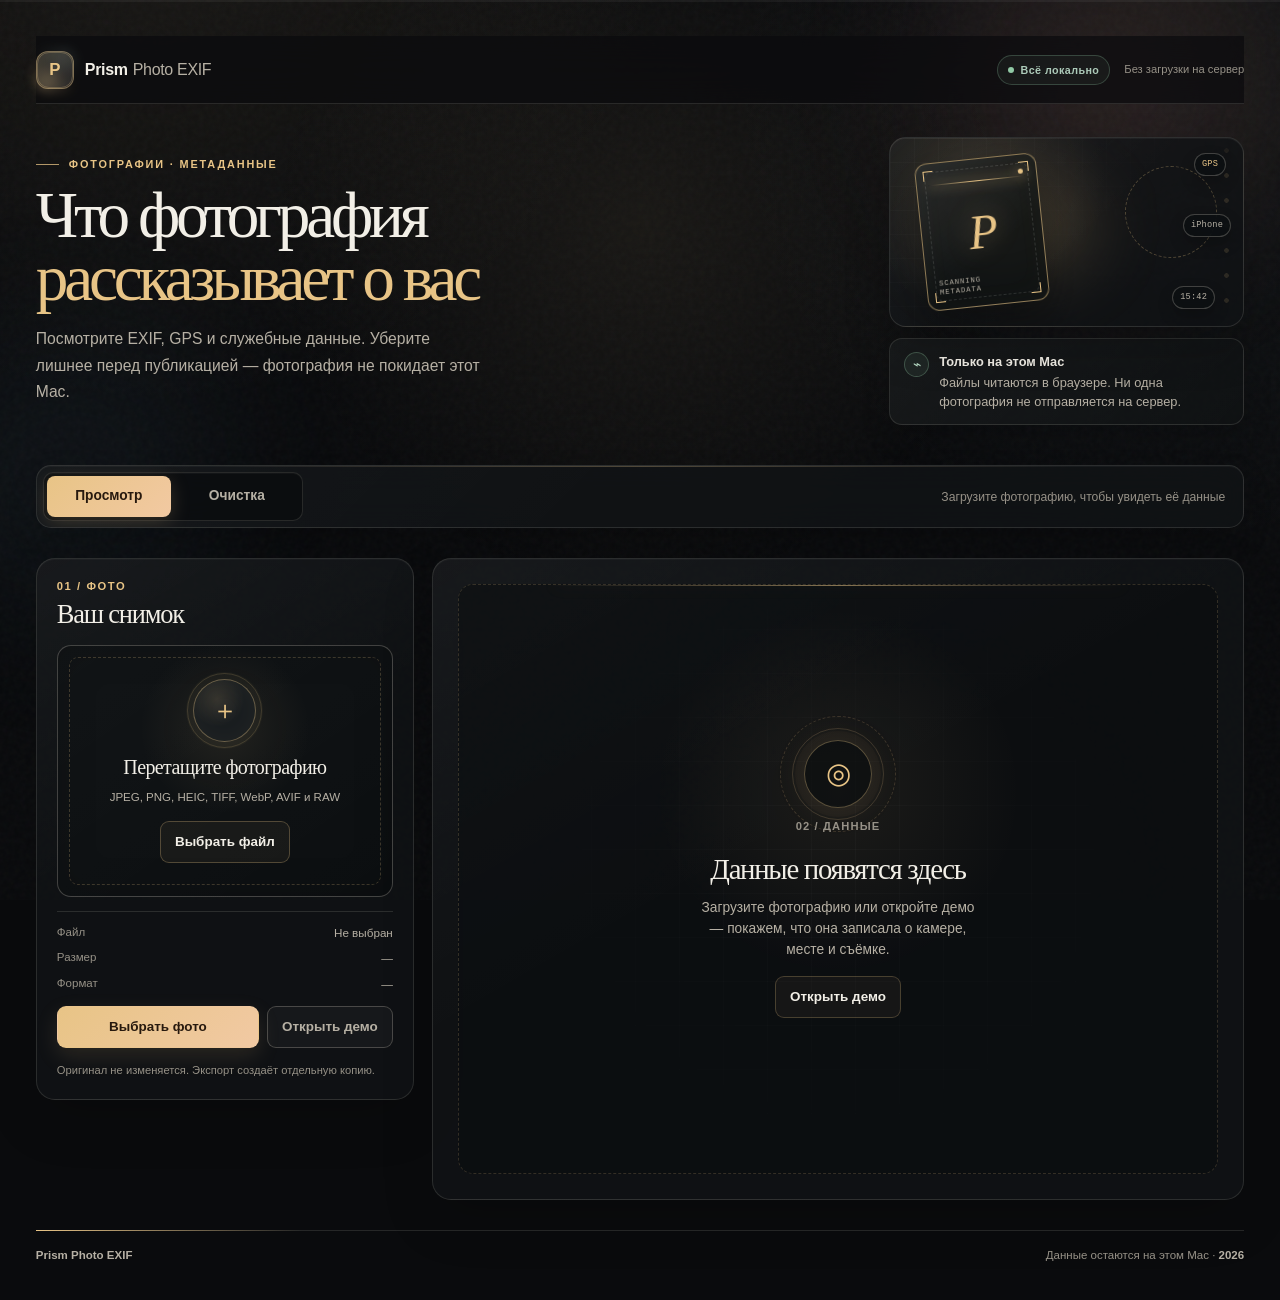
==== commit 9f7190d4: "Refresh Prism Photo EXIF project page" ====
--- a/projects/prism-photo-exif/index.html
+++ b/projects/prism-photo-exif/index.html
@@ -8,6 +8,7 @@
   <meta name="theme-color" content="#0e1012">
   <link rel="icon" href="favicon.svg" type="image/svg+xml">
   <link rel="stylesheet" href="styles.css">
+  <link rel="stylesheet" href="motion.css">
 </head>
 <body>
   <div class="ambient" aria-hidden="true">
@@ -16,6 +17,8 @@
     <span class="ambient-orb ambient-orb-c"></span>
     <span class="ambient-grain"></span>
   </div>
+
+  <div class="page-progress" aria-hidden="true"><i id="pageProgressBar"></i></div>
 
   <a class="skip-link" href="#appMain">Перейти к содержимому</a>
 
@@ -74,7 +77,7 @@
         <p class="mode-hint" id="modeHint">Загрузите фотографию, чтобы увидеть её данные</p>
       </section>
 
-      <div class="photo-workspace">
+      <div class="photo-workspace" data-reveal>
         <aside class="panel photo-card" aria-labelledby="photoTitle">
           <div class="panel-heading">
             <div>
@@ -308,6 +311,7 @@
                     <li class="clean-list-empty">Ничего не выбрано</li>
                   </ul>
                   <div class="clean-total"><strong id="cleanCount">0</strong><span>полей</span></div>
+                  <div class="clean-meter" aria-hidden="true"><i id="cleanMeter"></i></div>
                   <button class="button button-primary" id="exportButton" type="button" disabled>Скачать чистую копию</button>
                   <p class="clean-note" id="cleanNote">Ориентация и цветовой профиль сохраняются. Оригинал не меняется.</p>
                   <div class="export-result" id="exportResult" role="status" hidden>
@@ -327,7 +331,7 @@
       </div>
     </main>
 
-    <footer class="app-footer">
+    <footer class="app-footer" data-reveal>
       <span>Prism Photo EXIF</span>
       <span>Данные остаются на этом Mac · <span id="footerYear">2026</span></span>
     </footer>
@@ -341,5 +345,6 @@
   <script src="vendor/piexif.js"></script>
   <script src="assets/demo-photo.js"></script>
   <script src="app.js"></script>
+  <script src="motion.js"></script>
 </body>
 </html>
--- a/projects/prism-photo-exif/motion.css
+++ b/projects/prism-photo-exif/motion.css
@@ -0,0 +1,1619 @@
+/* Prism Photo EXIF — v3 visual layer
+   A quieter photographic surface: warm light, film edges, precise metadata. */
+
+:root {
+  --v3-page: #0a0b0d;
+  --v3-panel: #121517;
+  --v3-panel-raised: #191d20;
+  --v3-panel-deep: #0c0f11;
+  --v3-ink: #f2efe7;
+  --v3-muted: #b6b0a4;
+  --v3-quiet: #969187;
+  --v3-amber: #e8c486;
+  --v3-amber-bright: #f2d8a5;
+  --v3-cool: #9bbfc4;
+  --v3-line: rgb(232 226 214 / 13%);
+  --v3-line-strong: rgb(232 226 214 / 24%);
+  --v3-display: "Iowan Old Style", "Palatino Linotype", "Book Antiqua", Georgia, serif;
+  --v3-sans: "Avenir Next", "Segoe UI", Arial, sans-serif;
+  --v3-mono: "SFMono-Regular", "SF Mono", Consolas, monospace;
+  --v3-ease: cubic-bezier(.22, 1, .36, 1);
+  --pointer-x: 50%;
+  --pointer-y: 25%;
+
+  --page: var(--v3-page);
+  --panel: var(--v3-panel);
+  --panel-raised: var(--v3-panel-raised);
+  --panel-deep: var(--v3-panel-deep);
+  --line: var(--v3-line);
+  --line-strong: var(--v3-line-strong);
+  --text: var(--v3-ink);
+  --muted: var(--v3-muted);
+  --quiet: var(--v3-quiet);
+  --accent: var(--v3-amber);
+  --accent-strong: var(--v3-amber-bright);
+  --accent-ink: #24190f;
+  --accent-soft: rgb(232 196 134 / 10%);
+  --success: #91c9a5;
+  --success-soft: rgb(145 201 165 / 10%);
+  --warning: #f1b46d;
+  --warning-soft: rgb(241 180 109 / 11%);
+  --danger: #ff8f7b;
+  --radius: 18px;
+  --radius-small: 13px;
+  --radius-tiny: 9px;
+  --shadow: 0 22px 58px rgb(0 0 0 / 22%);
+  --font: var(--v3-sans);
+  --mono: var(--v3-mono);
+}
+
+body {
+  background:
+    radial-gradient(circle at 12% -8%, rgb(232 196 134 / 8%), transparent 32rem),
+    radial-gradient(circle at 92% 8%, rgb(155 191 196 / 5%), transparent 28rem),
+    var(--v3-page);
+  font-size: 15px;
+}
+
+body::before {
+  background-size: 64px 64px;
+  opacity: .75;
+}
+
+.app-shell {
+  position: relative;
+  padding: clamp(20px, 2.8vw, 38px);
+}
+
+.app-shell::before {
+  position: fixed;
+  z-index: -1;
+  inset: 0;
+  background: radial-gradient(
+    circle at var(--pointer-x) var(--pointer-y),
+    rgb(232 196 134 / 7%),
+    transparent 23rem
+  );
+  content: "";
+  pointer-events: none;
+}
+
+.page-progress {
+  position: fixed;
+  z-index: 90;
+  top: 0;
+  right: 0;
+  left: 0;
+  height: 2px;
+  background: rgb(255 255 255 / 5%);
+  pointer-events: none;
+}
+
+.page-progress i {
+  display: block;
+  width: 0;
+  height: 100%;
+  background: linear-gradient(90deg, var(--v3-amber), #f3c8ab);
+  box-shadow: 0 0 18px rgb(232 196 134 / 35%);
+  opacity: .28;
+  transition: width 120ms linear, opacity 220ms ease;
+}
+
+/* A reliable skip link: hidden until keyboard focus, even on small screens. */
+.skip-link {
+  top: -76px;
+  opacity: 0;
+  pointer-events: none;
+  transform: none;
+  transition: top 150ms var(--v3-ease), opacity 150ms ease;
+}
+
+.skip-link:focus,
+.skip-link:focus-visible {
+  top: 10px;
+  opacity: 1;
+  pointer-events: auto;
+}
+
+/* Header ------------------------------------------------------------- */
+
+.app-header {
+  position: sticky;
+  z-index: 30;
+  top: 0;
+  margin-bottom: 28px;
+  padding-block: 15px 14px;
+  border-bottom: 1px solid var(--v3-line);
+  background: rgb(10 11 13 / 70%);
+  backdrop-filter: blur(18px);
+}
+
+.brand {
+  gap: 11px;
+}
+
+.brand-mark {
+  width: 38px;
+  height: 38px;
+  border-color: rgb(232 196 134 / 42%);
+  border-radius: 12px;
+  background:
+    linear-gradient(145deg, rgb(232 196 134 / 18%), rgb(239 146 124 / 5%)),
+    var(--v3-panel-raised);
+  color: var(--v3-amber);
+  animation: v3BrandGlow 4.5s ease-in-out infinite;
+}
+
+.brand-mark::before {
+  inset: -5px;
+  border-radius: 15px;
+  background: conic-gradient(from 120deg, transparent, rgb(232 196 134 / 48%), transparent, rgb(155 191 196 / 20%), transparent);
+  opacity: .52;
+}
+
+.brand-mark::after {
+  border-color: rgb(232 196 134 / 26%);
+  border-radius: 12px;
+}
+
+.brand-name {
+  color: var(--v3-ink);
+  font-size: 1rem;
+  font-weight: 620;
+}
+
+.brand-name span {
+  color: var(--v3-muted);
+  font-weight: 450;
+}
+
+.header-note {
+  color: var(--v3-quiet);
+  font-size: .7rem;
+}
+
+.local-badge {
+  border-color: rgb(145 201 165 / 26%);
+  background: rgb(145 201 165 / 6%);
+  color: rgb(194 226 207 / 88%);
+  font-size: .67rem;
+  letter-spacing: .04em;
+}
+
+.local-dot {
+  background: var(--success);
+  box-shadow: 0 0 0 0 rgb(145 201 165 / 26%);
+  animation: v3LocalPulse 3s ease-out infinite;
+}
+
+/* Intro -------------------------------------------------------------- */
+
+.intro {
+  grid-template-columns: minmax(0, 1fr) minmax(245px, 355px);
+  align-items: center;
+  gap: clamp(24px, 4vw, 54px);
+  padding-block: 5px 10px;
+}
+
+.intro-copy {
+  max-width: 48rem;
+}
+
+.intro .eyebrow {
+  display: flex;
+  align-items: center;
+  gap: 10px;
+  color: var(--v3-amber);
+  font-size: .68rem;
+  letter-spacing: .17em;
+}
+
+.intro .eyebrow::before {
+  width: 23px;
+  height: 1px;
+  background: var(--v3-amber);
+  content: "";
+  opacity: .75;
+}
+
+.app-shell .intro h1 {
+  margin-block: 12px 0;
+  color: var(--v3-ink);
+  font-family: var(--v3-display);
+  font-size: clamp(2.8rem, 5.1vw, 4.35rem);
+  font-weight: 400;
+  letter-spacing: -.065em;
+  line-height: .97;
+}
+
+#appShell .intro h1 .accent {
+  color: var(--v3-amber);
+  font-style: italic;
+  font-weight: 400;
+}
+
+.lead {
+  max-width: 51ch;
+  margin-block-start: 16px;
+  color: var(--v3-muted);
+  font-size: .98rem;
+  line-height: 1.68;
+}
+
+.hero-side {
+  gap: 11px;
+}
+
+.hero-scan {
+  min-height: 190px;
+  border-color: var(--v3-line);
+  border-radius: 17px;
+  background:
+    radial-gradient(circle at 24% 22%, rgb(232 196 134 / 12%), transparent 43%),
+    linear-gradient(135deg, rgb(255 255 255 / 4%), transparent 56%),
+    rgb(16 19 21 / 78%);
+  box-shadow: inset 0 1px 0 rgb(255 255 255 / 4%), 0 20px 46px rgb(0 0 0 / 20%);
+  transform: perspective(900px) rotateX(var(--hero-tilt-x, 0deg)) rotateY(var(--hero-tilt-y, 0deg));
+  transition: transform 350ms var(--v3-ease);
+}
+
+.hero-scan::after {
+  position: absolute;
+  z-index: 0;
+  top: 0;
+  right: 9px;
+  bottom: 0;
+  width: 15px;
+  background-image: radial-gradient(circle, rgb(232 196 134 / 32%) 2px, transparent 2.6px);
+  background-size: 15px 25px;
+  content: "";
+  opacity: .42;
+  pointer-events: none;
+  mask-image: linear-gradient(to bottom, transparent, #000 13%, #000 87%, transparent);
+}
+
+.hero-scan::before {
+  background-size: 24px 24px;
+}
+
+.hero-scan-glow {
+  top: 20%;
+  left: 11%;
+  width: 170px;
+  height: 105px;
+  background: rgb(232 196 134 / 16%);
+  filter: blur(34px);
+}
+
+.hero-scan-frame {
+  top: 20px;
+  left: 31px;
+  width: 122px;
+  height: 148px;
+  border-color: rgb(232 196 134 / 58%);
+  border-radius: 12px;
+  background:
+    linear-gradient(145deg, rgb(255 255 255 / 9%), transparent 62%),
+    rgb(12 15 17 / 80%);
+  box-shadow: 0 17px 36px rgb(0 0 0 / 34%), inset 0 0 30px rgb(232 196 134 / 4%);
+}
+
+.hero-scan-frame::after {
+  position: absolute;
+  top: 14px;
+  right: 13px;
+  width: 5px;
+  height: 5px;
+  border-radius: 50%;
+  background: var(--v3-amber);
+  box-shadow: 0 0 12px rgb(232 196 134 / 80%);
+  content: "";
+  animation: v3Blink 3.3s ease-in-out infinite;
+}
+
+.hero-scan-letter {
+  color: var(--v3-amber);
+  font-family: var(--v3-display);
+  font-size: 3rem;
+  font-style: italic;
+  font-weight: 400;
+  text-shadow: 0 0 28px rgb(232 196 134 / 32%);
+}
+
+.hero-scan-caption {
+  color: var(--v3-muted);
+  font-size: .45rem;
+  letter-spacing: .13em;
+}
+
+.hero-scan-line {
+  top: 21px;
+  height: 1px;
+  background: linear-gradient(90deg, transparent, var(--v3-amber), transparent);
+  box-shadow: 0 0 13px 1px rgb(232 196 134 / 48%);
+}
+
+.hero-scan-orbit {
+  top: 28px;
+  right: 26px;
+  width: 92px;
+  height: 92px;
+  border-color: rgb(232 196 134 / 28%);
+}
+
+.hero-chip {
+  border-color: var(--v3-line-strong);
+  background: rgb(13 16 18 / 84%);
+  color: var(--v3-muted);
+  font-size: .54rem;
+  box-shadow: 0 7px 16px rgb(0 0 0 / 20%);
+}
+
+.hero-chip-gps {
+  color: var(--v3-amber);
+}
+
+.hero-side .privacy-note {
+  border-color: var(--v3-line);
+  background:
+    linear-gradient(135deg, rgb(255 255 255 / 3%), transparent),
+    rgb(16 19 21 / 75%);
+  box-shadow: 0 12px 30px rgb(0 0 0 / 14%);
+}
+
+.privacy-mark {
+  border-color: rgb(145 201 165 / 30%);
+  background: rgb(145 201 165 / 8%);
+  color: #bde2cb;
+}
+
+/* Mode bar ----------------------------------------------------------- */
+
+.mode-bar {
+  position: relative;
+  overflow: hidden;
+  padding: 6px;
+  border-color: var(--v3-line);
+  border-radius: 15px;
+  background:
+    linear-gradient(135deg, rgb(255 255 255 / 2.5%), transparent 48%),
+    rgb(18 21 23 / 76%);
+  box-shadow: inset 0 1px 0 rgb(255 255 255 / 4%), 0 12px 30px rgb(0 0 0 / 13%);
+  backdrop-filter: blur(14px);
+}
+
+.mode-bar::after {
+  position: absolute;
+  top: 0;
+  right: 14%;
+  left: 14%;
+  height: 1px;
+  background: linear-gradient(90deg, transparent, rgb(232 196 134 / 38%), transparent);
+  content: "";
+  opacity: .7;
+  pointer-events: none;
+}
+
+.mode-switch {
+  border-color: var(--v3-line);
+  background: rgb(7 9 10 / 55%);
+  box-shadow: inset 0 1px 0 rgb(255 255 255 / 3%);
+}
+
+.mode-glider {
+  background: linear-gradient(135deg, var(--v3-amber), #f2c9a2);
+  box-shadow: 0 5px 20px rgb(232 196 134 / 19%);
+}
+
+.mode-tab.is-active {
+  color: #27190e;
+}
+
+.mode-hint {
+  color: var(--v3-quiet);
+  font-size: .76rem;
+}
+
+/* Main panels -------------------------------------------------------- */
+
+.photo-workspace {
+  grid-template-columns: 378px minmax(0, 1fr);
+  gap: 18px;
+}
+
+.panel {
+  border-color: var(--v3-line);
+  border-radius: 19px;
+  background:
+    linear-gradient(150deg, rgb(255 255 255 / 3%), transparent 45%),
+    rgb(17 20 22 / 84%);
+  box-shadow: inset 0 1px 0 rgb(255 255 255 / 3%), 0 20px 52px rgb(0 0 0 / 15%);
+}
+
+.photo-card {
+  padding: 20px;
+}
+
+.data-card {
+  padding: clamp(17px, 2vw, 25px);
+}
+
+.panel-heading h2,
+.section-head h2,
+.clean-heading h2 {
+  font-family: var(--v3-display);
+  font-size: 1.65rem;
+  font-weight: 400;
+  letter-spacing: -.045em;
+}
+
+.panel-heading .eyebrow,
+.section-head .eyebrow,
+.clean-heading .eyebrow {
+  color: var(--v3-amber);
+  letter-spacing: .14em;
+}
+
+.file-kind,
+.format-note {
+  border-color: rgb(232 196 134 / 25%);
+  background: rgb(232 196 134 / 6%);
+  color: var(--v3-amber);
+  font-size: .63rem;
+  letter-spacing: .08em;
+}
+
+/* Loading frame ------------------------------------------------------ */
+
+.drop-zone {
+  border: 1px solid var(--v3-line-strong);
+  border-radius: 14px;
+  background:
+    radial-gradient(circle at 50% 33%, rgb(232 196 134 / 9%), transparent 36%),
+    linear-gradient(145deg, rgb(255 255 255 / 2.4%), transparent),
+    var(--v3-panel-deep);
+  box-shadow: inset 0 0 40px rgb(0 0 0 / 16%);
+  transition: border-color 240ms ease, box-shadow 300ms ease, transform 300ms var(--v3-ease);
+}
+
+.drop-zone::before {
+  position: absolute;
+  z-index: 1;
+  inset: 11px;
+  border: 1px dashed rgb(232 196 134 / 22%);
+  border-radius: 9px;
+  content: "";
+  pointer-events: none;
+  transition: border-color 240ms ease, inset 300ms var(--v3-ease);
+}
+
+.drop-zone::after {
+  position: absolute;
+  z-index: 4;
+  top: 11px;
+  right: 11px;
+  left: 11px;
+  height: 1px;
+  background: linear-gradient(90deg, transparent, rgb(232 196 134 / 80%), transparent);
+  box-shadow: 0 0 15px rgb(232 196 134 / 35%);
+  content: "";
+  pointer-events: none;
+  animation: v3DropScan 4.2s ease-in-out infinite;
+  opacity: 0;
+}
+
+.drop-zone:hover {
+  border-color: rgb(232 196 134 / 44%);
+  box-shadow: inset 0 0 48px rgb(232 196 134 / 4%), 0 0 0 4px rgb(232 196 134 / 4%);
+  transform: translateY(-2px);
+}
+
+.drop-zone:hover::before,
+.drop-zone.is-dragging::before {
+  border-color: rgb(232 196 134 / 46%);
+  inset: 8px;
+}
+
+.drop-zone.is-dragging {
+  border-color: var(--v3-amber);
+  box-shadow: 0 0 0 5px rgb(232 196 134 / 7%), 0 18px 44px rgb(0 0 0 / 24%);
+  transform: translateY(-3px) scale(1.004);
+}
+
+.drop-zone.is-dragging::after {
+  opacity: 1;
+}
+
+.drop-empty {
+  position: relative;
+  z-index: 2;
+  gap: 7px;
+}
+
+.drop-icon {
+  position: relative;
+  width: 63px;
+  height: 63px;
+  border-color: rgb(232 196 134 / 38%);
+  background:
+    radial-gradient(circle at 38% 32%, rgb(232 196 134 / 14%), transparent 48%),
+    var(--v3-panel-raised);
+  color: var(--v3-amber);
+  font-size: 1.6rem;
+  box-shadow: 0 0 0 7px rgb(232 196 134 / 4%), inset 0 0 24px rgb(232 196 134 / 4%);
+  animation: v3LensBreathe 4.4s ease-in-out infinite;
+}
+
+.drop-icon::after {
+  position: absolute;
+  inset: -7px;
+  border: 1px solid rgb(232 196 134 / 16%);
+  border-radius: 50%;
+  content: "";
+  animation: v3LensRing 6s linear infinite;
+}
+
+.drop-zone:hover .drop-icon {
+  transform: scale(1.05);
+  border-color: rgb(232 196 134 / 70%);
+}
+
+.drop-title {
+  font-family: var(--v3-display);
+  font-size: 1.25rem;
+  font-weight: 400;
+  letter-spacing: -.03em;
+}
+
+.drop-copy {
+  color: var(--v3-muted);
+  font-size: .72rem;
+}
+
+.drop-empty .button-secondary {
+  border-color: rgb(232 196 134 / 28%);
+  background: rgb(232 196 134 / 5%);
+  color: var(--v3-ink);
+}
+
+.photo-preview {
+  animation: v3PhotoIn 700ms var(--v3-ease) both;
+}
+
+.photo-preview::after {
+  position: absolute;
+  z-index: 5;
+  top: 10px;
+  right: 10px;
+  bottom: 10px;
+  left: 10px;
+  background:
+    linear-gradient(var(--v3-amber), var(--v3-amber)) left top / 18px 1px no-repeat,
+    linear-gradient(var(--v3-amber), var(--v3-amber)) left top / 1px 18px no-repeat,
+    linear-gradient(var(--v3-amber), var(--v3-amber)) right top / 18px 1px no-repeat,
+    linear-gradient(var(--v3-amber), var(--v3-amber)) right top / 1px 18px no-repeat,
+    linear-gradient(var(--v3-amber), var(--v3-amber)) left bottom / 18px 1px no-repeat,
+    linear-gradient(var(--v3-amber), var(--v3-amber)) left bottom / 1px 18px no-repeat,
+    linear-gradient(var(--v3-amber), var(--v3-amber)) right bottom / 18px 1px no-repeat,
+    linear-gradient(var(--v3-amber), var(--v3-amber)) right bottom / 1px 18px no-repeat;
+  content: "";
+  opacity: .7;
+  pointer-events: none;
+}
+
+.preview-badge {
+  border-color: rgb(232 196 134 / 36%);
+  background: rgb(10 13 15 / 82%);
+  color: var(--v3-amber);
+  backdrop-filter: blur(8px);
+}
+
+.preview-replace {
+  border-color: rgb(232 196 134 / 26%);
+  background: rgb(10 13 15 / 76%);
+  color: var(--v3-ink);
+}
+
+.photo-meta {
+  border-top-color: var(--v3-line);
+}
+
+.meta-row {
+  color: var(--v3-quiet);
+  font-size: .72rem;
+}
+
+.meta-row strong {
+  color: var(--v3-muted);
+}
+
+.photo-card.has-photo .drop-zone {
+  border-color: rgb(145 201 165 / 26%);
+}
+
+.photo-card.has-photo .drop-zone::after {
+  opacity: 0;
+}
+
+.photo-card.has-photo .drop-zone::before {
+  border-color: rgb(145 201 165 / 18%);
+}
+
+.button {
+  border-color: var(--v3-line-strong);
+  background: rgb(255 255 255 / 3%);
+  border-radius: 9px;
+}
+
+.button:hover:not(:disabled) {
+  border-color: rgb(232 196 134 / 48%);
+  background: rgb(255 255 255 / 5%);
+  transform: translateY(-1px);
+}
+
+.button-primary {
+  border-color: transparent;
+  background: linear-gradient(135deg, var(--v3-amber), #f1c9a3);
+  color: #27190e;
+  font-weight: 650;
+  box-shadow: 0 8px 22px rgb(232 196 134 / 13%);
+}
+
+.button-primary:hover:not(:disabled) {
+  border-color: transparent;
+  background: linear-gradient(135deg, #f2d8a5, #f6d6b7);
+  box-shadow: 0 12px 28px rgb(232 196 134 / 20%);
+  color: #27190e;
+}
+
+.button-secondary {
+  border-color: rgb(232 196 134 / 24%);
+  background: rgb(232 196 134 / 5%);
+}
+
+.button-quiet {
+  color: var(--v3-muted);
+}
+
+.button-quiet:hover:not(:disabled) {
+  border-color: var(--v3-line);
+  background: rgb(255 255 255 / 4%);
+  color: var(--v3-ink);
+}
+
+.v3-ripple {
+  position: absolute;
+  z-index: 6;
+  width: var(--ripple-size);
+  height: var(--ripple-size);
+  border-radius: 50%;
+  background: rgb(255 255 255 / 16%);
+  pointer-events: none;
+  transform: translate(-50%, -50%) scale(0);
+  animation: v3Ripple 600ms ease-out forwards;
+}
+
+/* Empty data / scan target ------------------------------------------ */
+
+.data-empty {
+  position: relative;
+  overflow: hidden;
+  min-height: 590px;
+  border: 1px dashed rgb(232 196 134 / 18%);
+  border-radius: 15px;
+  background:
+    radial-gradient(circle at 50% 35%, rgb(232 196 134 / 7%), transparent 34%),
+    rgb(10 13 15 / 45%);
+}
+
+.data-empty::before {
+  position: absolute;
+  inset: 0;
+  background-image:
+    linear-gradient(rgb(255 255 255 / 2.5%) 1px, transparent 1px),
+    linear-gradient(90deg, rgb(255 255 255 / 2.5%) 1px, transparent 1px);
+  background-size: 44px 44px;
+  mask-image: radial-gradient(circle at 50% 46%, #000, transparent 69%);
+  content: "";
+  pointer-events: none;
+}
+
+.data-empty::after {
+  position: absolute;
+  top: 0;
+  right: 12%;
+  left: 12%;
+  height: 1px;
+  background: linear-gradient(90deg, transparent, rgb(232 196 134 / 55%), transparent);
+  box-shadow: 0 0 18px rgb(232 196 134 / 22%);
+  content: "";
+  animation: v3EmptyScan 5.5s ease-in-out infinite;
+  pointer-events: none;
+}
+
+.data-empty > * {
+  position: relative;
+  z-index: 1;
+}
+
+.empty-mark {
+  position: relative;
+  width: 68px;
+  height: 68px;
+  border-color: rgb(232 196 134 / 34%);
+  border-radius: 50%;
+  background: rgb(10 13 15 / 58%);
+  color: var(--v3-amber);
+  font-size: 1.8rem;
+  box-shadow: 0 0 0 9px rgb(232 196 134 / 3%), 0 0 36px rgb(232 196 134 / 8%);
+  animation: v3TargetBreathe 4s ease-in-out infinite;
+}
+
+.data-empty .empty-mark::before,
+.data-empty .empty-mark::after {
+  position: absolute;
+  border: 1px solid rgb(232 196 134 / 18%);
+  border-radius: 50%;
+  content: "";
+}
+
+.data-empty .empty-mark::before {
+  inset: -13px;
+}
+
+.data-empty .empty-mark::after {
+  inset: -25px;
+  border-style: dashed;
+  animation: v3TargetOrbit 12s linear infinite;
+}
+
+.data-empty h2 {
+  font-family: var(--v3-display);
+  font-size: 1.8rem;
+  font-weight: 400;
+  letter-spacing: -.045em;
+}
+
+.data-empty p:not(.eyebrow) {
+  color: var(--v3-muted);
+  max-width: 36ch;
+}
+
+/* Privacy banner ----------------------------------------------------- */
+
+.privacy-banner {
+  border-color: var(--v3-line);
+  border-left: 2px solid var(--v3-amber);
+  border-radius: 12px;
+  background:
+    linear-gradient(100deg, rgb(232 196 134 / 7%), transparent 48%),
+    rgb(14 17 19 / 64%);
+  box-shadow: inset 0 1px 0 rgb(255 255 255 / 3%);
+}
+
+.privacy-banner.is-warning {
+  border-left-color: var(--warning);
+  background:
+    linear-gradient(100deg, rgb(241 180 109 / 10%), transparent 52%),
+    rgb(16 18 19 / 68%);
+}
+
+.privacy-banner.is-clean {
+  border-left-color: var(--success);
+}
+
+.banner-icon {
+  border-color: rgb(232 196 134 / 38%);
+  background: rgb(232 196 134 / 9%);
+  color: var(--v3-amber);
+}
+
+.privacy-banner.is-warning .banner-icon {
+  border-color: rgb(241 180 109 / 42%);
+  background: rgb(241 180 109 / 11%);
+  color: var(--warning);
+  animation: v3WarningPulse 2.8s ease-in-out infinite;
+}
+
+.banner-copy strong {
+  font-family: var(--v3-display);
+  font-size: 1.1rem;
+  font-weight: 400;
+}
+
+.banner-copy p {
+  color: var(--v3-muted);
+}
+
+.banner-count {
+  border-color: rgb(232 196 134 / 28%);
+  background: rgb(232 196 134 / 7%);
+  color: var(--v3-amber);
+  font-family: var(--v3-mono);
+  font-size: .69rem;
+}
+
+/* Summary cards ------------------------------------------------------ */
+
+.summary-grid {
+  gap: 10px;
+}
+
+.summary-card {
+  position: relative;
+  overflow: hidden;
+  padding: 14px;
+  border-color: var(--v3-line);
+  border-radius: 12px;
+  background:
+    linear-gradient(145deg, rgb(255 255 255 / 3%), transparent 60%),
+    rgb(18 21 23 / 70%);
+  transition: border-color 220ms ease, transform 300ms var(--v3-ease), background-color 220ms ease;
+  animation: v3SummaryIn 600ms var(--v3-ease) both;
+}
+
+.summary-card:nth-child(2) { animation-delay: 55ms; }
+.summary-card:nth-child(3) { animation-delay: 110ms; }
+.summary-card:nth-child(4) { animation-delay: 165ms; }
+
+.summary-card::before {
+  position: absolute;
+  top: 0;
+  left: 14px;
+  width: 30px;
+  height: 1px;
+  background: linear-gradient(90deg, var(--v3-amber), transparent);
+  content: "";
+  opacity: .8;
+}
+
+.summary-card:hover {
+  border-color: rgb(232 196 134 / 30%);
+  background:
+    linear-gradient(145deg, rgb(232 196 134 / 5%), transparent 60%),
+    rgb(20 23 25 / 82%);
+  transform: translateY(-2px);
+}
+
+.summary-label {
+  color: var(--v3-quiet);
+  font-family: var(--v3-mono);
+  font-size: .64rem;
+  letter-spacing: .06em;
+}
+
+.summary-card strong {
+  color: var(--v3-ink);
+  font-size: .95rem;
+}
+
+.summary-sub {
+  color: var(--v3-muted);
+  font-size: .71rem;
+}
+
+.exposure-strip {
+  border-color: var(--v3-line);
+  border-radius: 11px;
+  background: rgb(10 13 15 / 36%);
+}
+
+.exposure-label {
+  color: var(--v3-amber);
+  font-family: var(--v3-mono);
+  font-size: .63rem;
+  letter-spacing: .08em;
+}
+
+.exposure-chip {
+  border-color: var(--v3-line-strong);
+  background: rgb(255 255 255 / 3%);
+  color: var(--v3-muted);
+  font-family: var(--v3-mono);
+  font-size: .68rem;
+}
+
+/* Map --------------------------------------------------------------- */
+
+.location-card {
+  border-color: var(--v3-line);
+  border-radius: 13px;
+  background:
+    linear-gradient(145deg, rgb(255 255 255 / 3%), transparent),
+    rgb(15 18 20 / 58%);
+  overflow: hidden;
+}
+
+.mini-map {
+  border-color: var(--v3-line);
+  border-radius: 11px;
+  background:
+    radial-gradient(circle at 50% 50%, rgb(232 196 134 / 8%), transparent 48%),
+    rgb(8 11 13 / 75%);
+  overflow: hidden;
+}
+
+.map-grid {
+  animation: v3MapDrift 18s linear infinite;
+  opacity: .8;
+}
+
+.map-ring {
+  border-color: rgb(232 196 134 / 30%);
+  animation: v3MapPing 3.3s ease-out infinite;
+}
+
+.map-pin {
+  background: var(--v3-amber);
+  color: #24190f;
+  box-shadow: 0 0 0 6px rgb(232 196 134 / 8%), 0 0 25px rgb(232 196 134 / 35%);
+  animation: v3PinPulse 3.3s ease-in-out infinite;
+}
+
+.map-compass {
+  border-color: rgb(232 196 134 / 24%);
+  color: var(--v3-amber);
+  font-family: var(--v3-mono);
+}
+
+.location-copy h3 {
+  font-family: var(--v3-display);
+  font-size: 1.5rem;
+  font-weight: 400;
+  letter-spacing: -.035em;
+}
+
+.location-coords {
+  color: var(--v3-amber);
+  font-family: var(--v3-mono);
+  font-size: .75rem;
+}
+
+.location-facts {
+  color: var(--v3-quiet);
+}
+
+.location-facts strong {
+  color: var(--v3-muted);
+}
+
+.text-link {
+  color: var(--v3-amber);
+}
+
+.location-note {
+  color: var(--v3-quiet);
+}
+
+/* Tag table --------------------------------------------------------- */
+
+.tags-section {
+  border-top-color: var(--v3-line);
+}
+
+.tag-tools {
+  gap: 8px;
+}
+
+.search-field,
+.select-field {
+  border-color: var(--v3-line);
+  border-radius: 9px;
+  background: rgb(8 11 13 / 50%);
+}
+
+.search-field:focus-within,
+.select-field:focus-within {
+  border-color: rgb(232 196 134 / 55%);
+  box-shadow: 0 0 0 3px rgb(232 196 134 / 6%);
+}
+
+.search-field input,
+.select-field select {
+  color: var(--v3-ink);
+}
+
+.search-field input::placeholder {
+  color: var(--v3-quiet);
+}
+
+.search-icon {
+  color: var(--v3-amber);
+}
+
+.tag-summary {
+  color: var(--v3-muted);
+  font-family: var(--v3-mono);
+  font-size: .7rem;
+}
+
+.tag-summary span:first-child {
+  color: var(--v3-amber);
+}
+
+.tag-table-wrap {
+  border-color: var(--v3-line);
+  border-radius: 11px;
+  background: rgb(8 11 13 / 38%);
+  max-height: 520px;
+  overflow: auto;
+  scrollbar-color: rgb(232 196 134 / 25%) transparent;
+}
+
+.tag-table th {
+  position: sticky;
+  z-index: 2;
+  top: 0;
+  border-color: var(--v3-line);
+  background: rgb(15 18 20 / 97%);
+  color: var(--v3-quiet);
+  font-family: var(--v3-mono);
+  font-size: .62rem;
+  letter-spacing: .08em;
+  backdrop-filter: blur(8px);
+}
+
+.tag-table td {
+  border-color: rgb(232 226 214 / 6%);
+  color: var(--v3-muted);
+}
+
+.tag-table tr:hover td {
+  background: rgb(232 196 134 / 4%);
+}
+
+.tag-table tbody tr {
+  animation: v3RowIn 460ms calc(var(--row-index, 0) * 17ms) var(--v3-ease) both;
+}
+
+.tag-name {
+  color: var(--v3-ink);
+  font-family: var(--v3-mono);
+}
+
+.tag-value {
+  color: var(--v3-muted);
+}
+
+.tag-group {
+  color: var(--v3-quiet);
+  font-size: .67rem;
+}
+
+.tag-copy {
+  border-color: var(--v3-line);
+  background: rgb(255 255 255 / 3%);
+  color: var(--v3-quiet);
+}
+
+.tag-copy:hover {
+  border-color: rgb(232 196 134 / 42%);
+  background: rgb(232 196 134 / 8%);
+  color: var(--v3-amber);
+}
+
+.table-note {
+  color: var(--v3-quiet);
+}
+
+/* Cleanup ----------------------------------------------------------- */
+
+.clean-heading p:not(.eyebrow) {
+  color: var(--v3-muted);
+}
+
+.clean-layout {
+  gap: 16px;
+}
+
+.clean-option {
+  border-color: var(--v3-line);
+  border-radius: 11px;
+  background:
+    linear-gradient(145deg, rgb(255 255 255 / 2.5%), transparent),
+    rgb(16 19 21 / 60%);
+  transition: border-color 220ms ease, background-color 220ms ease, transform 280ms var(--v3-ease), box-shadow 280ms var(--v3-ease);
+}
+
+.clean-option:hover {
+  border-color: rgb(232 196 134 / 26%);
+  transform: translateX(2px);
+}
+
+.clean-option:has(input:checked) {
+  border-color: rgb(232 196 134 / 48%);
+  background:
+    linear-gradient(135deg, rgb(232 196 134 / 10%), transparent 65%),
+    rgb(21 22 20 / 80%);
+  box-shadow: inset 0 1px 0 rgb(255 255 255 / 4%), 0 8px 22px rgb(0 0 0 / 12%);
+}
+
+.check-box {
+  border-color: var(--v3-line-strong);
+  background: rgb(255 255 255 / 2%);
+}
+
+.clean-option input:checked + .check-box {
+  border-color: var(--v3-amber);
+  background: var(--v3-amber);
+}
+
+.clean-option input:checked + .check-box::after {
+  color: #24190f;
+}
+
+.option-copy strong {
+  color: var(--v3-ink);
+}
+
+.option-copy small {
+  color: var(--v3-muted);
+}
+
+.option-count {
+  border-color: var(--v3-line);
+  background: rgb(255 255 255 / 3%);
+  color: var(--v3-quiet);
+  font-family: var(--v3-mono);
+  font-size: .66rem;
+}
+
+.clean-option:has(input:checked) .option-count {
+  border-color: rgb(232 196 134 / 32%);
+  background: rgb(232 196 134 / 9%);
+  color: var(--v3-amber);
+}
+
+.clean-preview {
+  position: sticky;
+  top: 84px;
+  border-color: var(--v3-line);
+  border-radius: 14px;
+  background:
+    radial-gradient(circle at 86% 5%, rgb(232 196 134 / 7%), transparent 15rem),
+    rgb(16 19 21 / 82%);
+  box-shadow: inset 0 1px 0 rgb(255 255 255 / 4%), 0 16px 38px rgb(0 0 0 / 14%);
+}
+
+.clean-preview h3 {
+  font-family: var(--v3-display);
+  font-size: 1.5rem;
+  font-weight: 400;
+  letter-spacing: -.035em;
+}
+
+.clean-list {
+  color: var(--v3-muted);
+}
+
+.clean-total strong {
+  color: var(--v3-amber);
+  font-family: var(--v3-display);
+  font-size: 2.15rem;
+  font-weight: 400;
+}
+
+.clean-total span {
+  color: var(--v3-quiet);
+}
+
+.clean-meter {
+  position: relative;
+  height: 3px;
+  overflow: hidden;
+  margin-block: 9px 11px;
+  border-radius: 99px;
+  background: rgb(255 255 255 / 6%);
+}
+
+.clean-meter i {
+  display: block;
+  width: 0;
+  height: 100%;
+  border-radius: inherit;
+  background: linear-gradient(90deg, var(--v3-amber), #f4cbb1);
+  box-shadow: 0 0 12px rgb(232 196 134 / 40%);
+  transition: width 380ms var(--v3-ease);
+}
+
+.clean-meter i.is-active {
+  animation: v3MeterGlow 2.8s ease-in-out infinite;
+}
+
+.clean-preview .button-primary {
+  width: 100%;
+}
+
+.clean-note {
+  color: var(--v3-quiet);
+}
+
+.export-result {
+  border-color: rgb(145 201 165 / 25%);
+  background: rgb(145 201 165 / 7%);
+}
+
+.export-result strong {
+  color: #c6e7d1;
+}
+
+.result-icon {
+  border-color: rgb(145 201 165 / 36%);
+  background: rgb(145 201 165 / 10%);
+  color: var(--success);
+}
+
+.clean-footnote {
+  border-color: var(--v3-line);
+  background: rgb(10 13 15 / 42%);
+  color: var(--v3-muted);
+}
+
+/* Diagnostics ------------------------------------------------------- */
+
+.diagnostics {
+  border-color: var(--v3-line);
+  border-radius: 11px;
+  background: rgb(10 13 15 / 42%);
+}
+
+.diagnostics-toggle {
+  color: var(--v3-ink);
+}
+
+.diagnostics-mark {
+  border-color: rgb(232 196 134 / 30%);
+  background: rgb(232 196 134 / 7%);
+  color: var(--v3-amber);
+}
+
+.diagnostics-body p,
+.diagnostics-body dd {
+  color: var(--v3-muted);
+}
+
+/* Footer ------------------------------------------------------------ */
+
+.app-footer {
+  position: relative;
+  margin-block-start: 30px;
+  padding-block-start: 16px;
+  border-top-color: var(--v3-line);
+  color: var(--v3-quiet);
+}
+
+.app-footer::before {
+  position: absolute;
+  top: -1px;
+  left: 0;
+  width: 22%;
+  height: 1px;
+  background: linear-gradient(90deg, var(--v3-amber), transparent);
+  content: "";
+}
+
+.app-footer span:first-child {
+  color: var(--v3-muted);
+  font-weight: 550;
+}
+
+/* Entry and reveal ------------------------------------------------- */
+
+.v3-js [data-reveal] {
+  opacity: 0;
+  transform: translateY(20px);
+  transition: opacity 700ms var(--v3-ease), transform 700ms var(--v3-ease);
+}
+
+.v3-js [data-reveal].is-visible {
+  opacity: 1;
+  transform: translateY(0);
+}
+
+.v3-js .photo-workspace[data-reveal].is-visible .photo-card {
+  animation: v3PanelIn 760ms var(--v3-ease) both;
+}
+
+.v3-js .photo-workspace[data-reveal].is-visible .data-card {
+  animation: v3PanelIn 760ms 70ms var(--v3-ease) both;
+}
+
+/* Keyframes --------------------------------------------------------- */
+
+@keyframes v3BrandGlow {
+  0%, 100% { box-shadow: 0 0 0 0 rgb(232 196 134 / 0%); }
+  50% { box-shadow: 0 0 0 5px rgb(232 196 134 / 6%); }
+}
+
+@keyframes v3LocalPulse {
+  0%, 100% { box-shadow: 0 0 0 0 rgb(145 201 165 / 24%); }
+  55% { box-shadow: 0 0 0 5px rgb(145 201 165 / 0%); }
+}
+
+@keyframes v3Blink {
+  0%, 100% { opacity: .35; }
+  50% { opacity: 1; }
+}
+
+@keyframes v3DropScan {
+  0%, 100% { top: 11px; opacity: 0; }
+  12% { top: 11px; opacity: .9; }
+  70% { top: calc(100% - 12px); opacity: .9; }
+  84%, 100% { top: calc(100% - 12px); opacity: 0; }
+}
+
+@keyframes v3LensBreathe {
+  0%, 100% { box-shadow: 0 0 0 7px rgb(232 196 134 / 4%), inset 0 0 24px rgb(232 196 134 / 4%); }
+  50% { box-shadow: 0 0 0 11px rgb(232 196 134 / 2%), inset 0 0 32px rgb(232 196 134 / 8%); }
+}
+
+@keyframes v3LensRing {
+  to { transform: rotate(360deg); }
+}
+
+@keyframes v3PhotoIn {
+  from { opacity: 0; transform: scale(1.015); }
+  to { opacity: 1; transform: scale(1); }
+}
+
+@keyframes v3TargetBreathe {
+  0%, 100% { transform: scale(1); }
+  50% { transform: scale(1.035); }
+}
+
+@keyframes v3TargetOrbit {
+  to { transform: rotate(360deg); }
+}
+
+@keyframes v3WarningPulse {
+  0%, 100% { box-shadow: 0 0 0 0 rgb(241 180 109 / 20%); }
+  50% { box-shadow: 0 0 0 5px rgb(241 180 109 / 0%); }
+}
+
+@keyframes v3SummaryIn {
+  from { opacity: 0; transform: translateY(9px); }
+  to { opacity: 1; transform: translateY(0); }
+}
+
+@keyframes v3MapDrift {
+  from { transform: translate(0, 0); }
+  to { transform: translate(14px, -10px); }
+}
+
+@keyframes v3MapPing {
+  0% { opacity: .7; transform: scale(.65); }
+  80%, 100% { opacity: 0; transform: scale(1.45); }
+}
+
+@keyframes v3PinPulse {
+  0%, 100% { box-shadow: 0 0 0 6px rgb(232 196 134 / 8%), 0 0 25px rgb(232 196 134 / 32%); }
+  50% { box-shadow: 0 0 0 10px rgb(232 196 134 / 2%), 0 0 34px rgb(232 196 134 / 48%); }
+}
+
+@keyframes v3RowIn {
+  from { opacity: 0; transform: translateY(5px); }
+  to { opacity: 1; transform: translateY(0); }
+}
+
+@keyframes v3MeterGlow {
+  0%, 100% { opacity: .7; }
+  50% { opacity: 1; }
+}
+
+@keyframes v3EmptyScan {
+  0%, 100% { top: 0; opacity: 0; }
+  12% { top: 0; opacity: .9; }
+  76% { top: calc(100% - 1px); opacity: .9; }
+  90%, 100% { top: calc(100% - 1px); opacity: 0; }
+}
+
+@keyframes v3Ripple {
+  0% { opacity: .3; transform: translate(-50%, -50%) scale(0); }
+  100% { opacity: 0; transform: translate(-50%, -50%) scale(1); }
+}
+
+@keyframes v3PanelIn {
+  from { opacity: 0; transform: translateY(12px); }
+  to { opacity: 1; transform: translateY(0); }
+}
+
+/* Responsive -------------------------------------------------------- */
+
+@media (max-width: 1120px) {
+  .photo-workspace {
+    grid-template-columns: 340px minmax(0, 1fr);
+  }
+
+  .intro {
+    grid-template-columns: minmax(0, 1fr) minmax(230px, 320px);
+  }
+}
+
+@media (max-width: 880px) {
+  .intro {
+    grid-template-columns: minmax(0, 1fr);
+    align-items: start;
+    gap: 20px;
+  }
+
+  .hero-side {
+    max-width: 440px;
+  }
+
+  .photo-workspace {
+    grid-template-columns: minmax(0, 1fr);
+  }
+
+  .clean-preview {
+    position: static;
+  }
+
+  .tag-table-wrap {
+    max-height: 460px;
+  }
+}
+
+@media (max-width: 680px) {
+  .app-shell {
+    padding: 17px;
+  }
+
+  .app-header {
+    position: static;
+    padding-block: 13px 12px;
+    margin-bottom: 22px;
+  }
+
+  .app-shell .intro h1 {
+    font-size: clamp(2.55rem, 12vw, 3.55rem);
+    line-height: 1.01;
+  }
+
+  .lead {
+    margin-block-start: 12px;
+    font-size: .93rem;
+  }
+
+  .hero-scan {
+    min-height: 172px;
+  }
+
+  .hero-scan-frame {
+    top: 18px;
+    left: 23px;
+    width: 112px;
+    height: 136px;
+  }
+
+  .hero-scan-letter {
+    font-size: 2.7rem;
+  }
+
+  .hero-scan-orbit {
+    right: 20px;
+    width: 80px;
+    height: 80px;
+  }
+
+  .mode-bar {
+    align-items: stretch;
+    flex-direction: column;
+    gap: 8px;
+    padding: 6px;
+  }
+
+  .mode-switch {
+    width: 100%;
+  }
+
+  .mode-hint {
+    margin: 0 7px 3px;
+    text-align: left;
+  }
+
+  .photo-workspace {
+    gap: 14px;
+  }
+
+  .photo-card,
+  .data-card {
+    padding: 15px;
+  }
+
+  .drop-zone {
+    aspect-ratio: 5 / 4;
+  }
+
+  .data-empty {
+    min-height: 330px;
+    padding: 26px 16px;
+  }
+
+  .data-empty h2 {
+    font-size: 1.55rem;
+  }
+
+  .summary-grid {
+    grid-template-columns: repeat(2, minmax(0, 1fr));
+  }
+
+  .clean-layout {
+    grid-template-columns: minmax(0, 1fr);
+  }
+
+  .clean-preview {
+    position: static;
+  }
+
+  .tag-table-wrap {
+    max-height: 440px;
+  }
+
+  .app-footer {
+    margin-block-start: 22px;
+  }
+}
+
+@media (max-width: 380px) {
+  .app-shell {
+    padding: 13px;
+  }
+
+  .app-shell .intro h1 {
+    font-size: 2.4rem;
+  }
+
+  .photo-card,
+  .data-card {
+    padding: 12px;
+  }
+
+  .summary-grid {
+    grid-template-columns: minmax(0, 1fr);
+  }
+
+  .clean-total strong {
+    font-size: 1.9rem;
+  }
+}
+
+/* Reduced motion: remove decoration, keep every action and every word. */
+@media (prefers-reduced-motion: reduce) {
+  .ambient-orb,
+  .ambient-grain,
+  .brand-mark,
+  .brand-mark::before,
+  .local-dot,
+  .hero-scan-frame,
+  .hero-scan-line,
+  .hero-scan-orbit,
+  .hero-chip,
+  .mode-glider,
+  .drop-zone::after,
+  .drop-icon,
+  .drop-icon::after,
+  .photo-preview,
+  .privacy-banner.is-warning .banner-icon,
+  .empty-mark,
+  .data-empty .empty-mark::after,
+  .data-empty::after,
+  .map-grid,
+  .map-ring,
+  .map-pin,
+  .summary-card,
+  .tag-table tbody tr,
+  .clean-meter i,
+  .v3-ripple {
+    animation: none !important;
+    transition: none !important;
+  }
+
+  .v3-js [data-reveal] {
+    opacity: 1;
+    transform: none;
+  }
+
+  .app-shell::before {
+    display: none;
+  }
+}
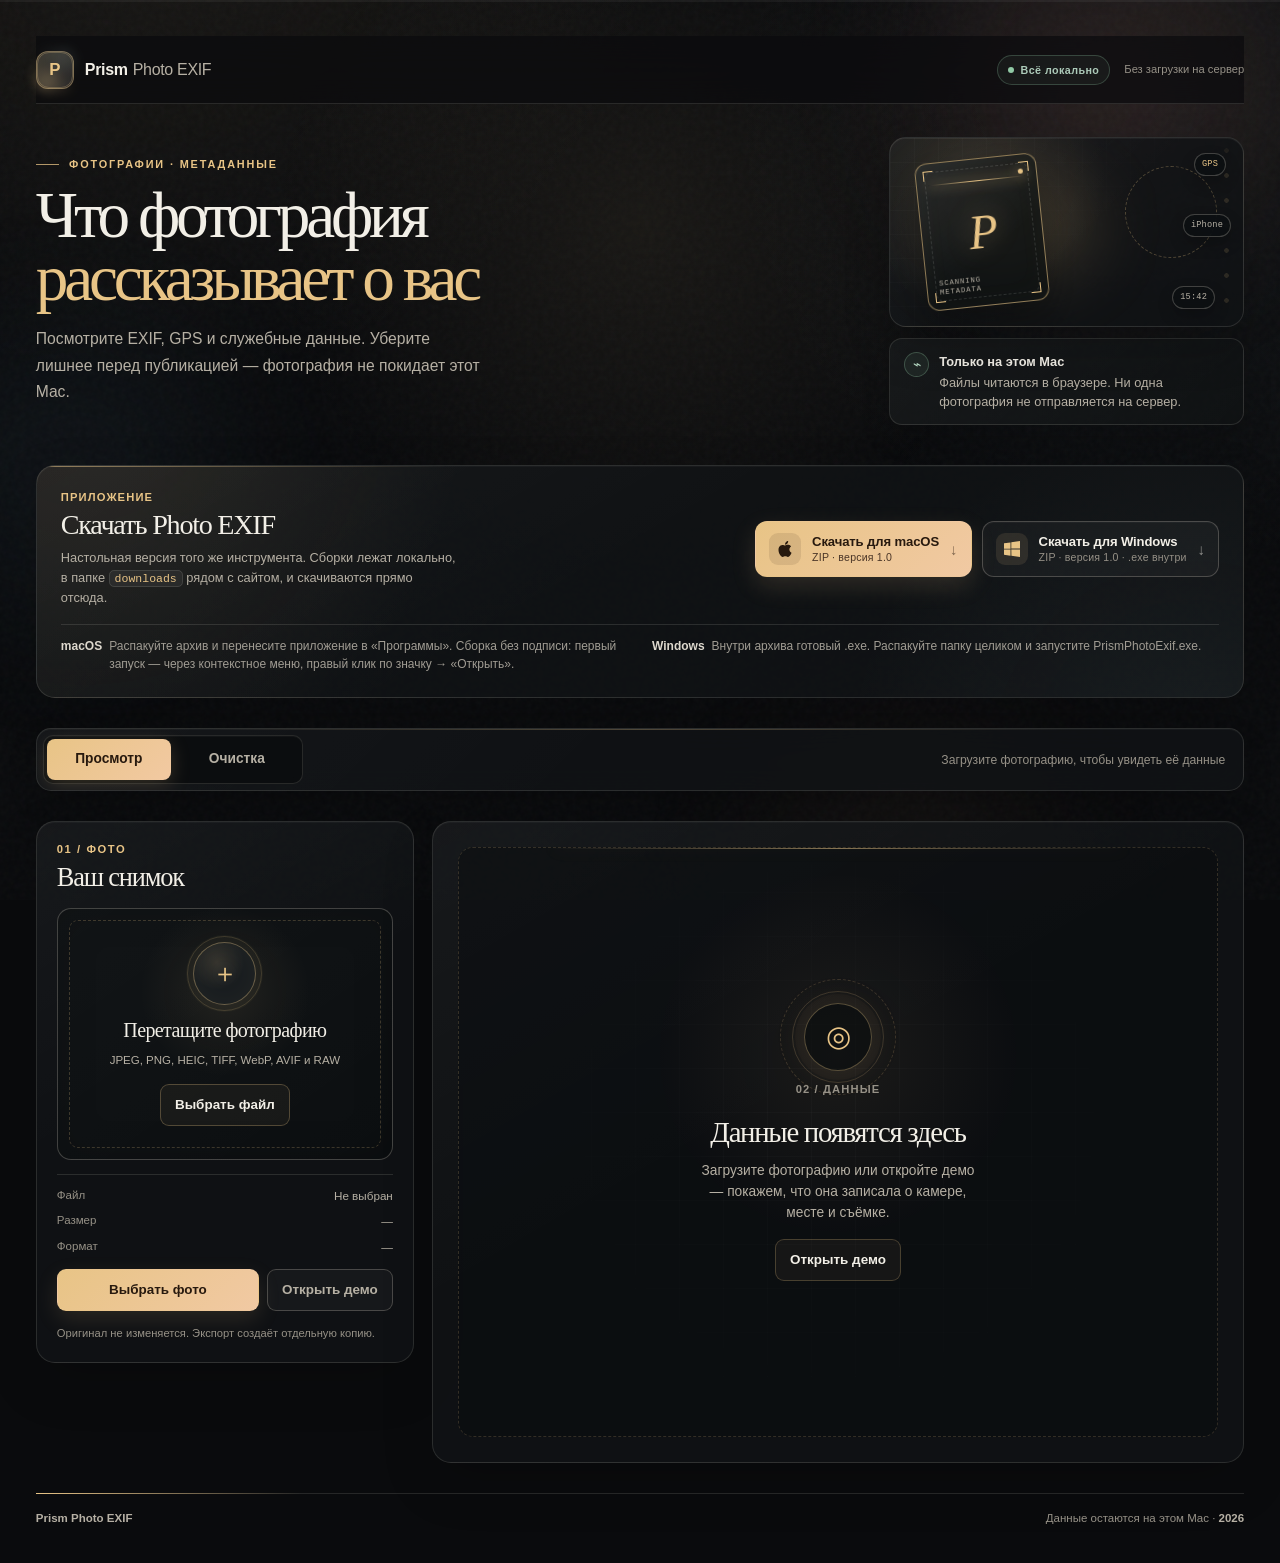
==== commit 5a59f373: "Add app download sections to project sites" ====
--- a/projects/prism-photo-exif/index.html
+++ b/projects/prism-photo-exif/index.html
@@ -66,6 +66,42 @@
             </div>
           </div>
         </aside>
+      </section>
+
+      <section class="download-band" id="download" aria-labelledby="downloadTitle" data-reveal>
+        <div class="download-panel">
+          <div class="download-intro">
+            <p class="eyebrow">ПРИЛОЖЕНИЕ</p>
+            <h2 id="downloadTitle">Скачать Photo EXIF</h2>
+            <p class="download-lead">Настольная версия того же инструмента. Сборки лежат локально, в папке <code>downloads</code> рядом с сайтом, и скачиваются прямо отсюда.</p>
+          </div>
+          <div class="download-actions">
+            <a class="download-button download-button--primary" href="./downloads/Prism-Photo-EXIF-macOS-1.0.zip" download>
+              <span class="download-glyph" aria-hidden="true">
+                <svg viewBox="0 0 24 24" focusable="false"><path d="M12.152 6.896c-.948 0-2.415-1.078-3.96-1.04-2.04.027-3.91 1.183-4.961 3.014-2.117 3.675-.546 9.103 1.519 12.09 1.013 1.454 2.208 3.09 3.792 3.031 1.52-.065 2.09-.987 3.935-.987 1.831 0 2.35.987 3.96.948 1.637-.026 2.676-1.48 3.676-2.948 1.156-1.688 1.636-3.325 1.662-3.415-.039-.013-3.182-1.221-3.22-4.857-.026-3.04 2.48-4.494 2.597-4.559-1.429-2.09-3.623-2.324-4.39-2.376-2-.156-3.675 1.09-4.61 1.09zM15.53 3.83c.843-1.012 1.4-2.427 1.245-3.83-1.207.052-2.662.805-3.532 1.818-.78.896-1.454 2.338-1.273 3.714 1.338.104 2.715-.688 3.559-1.701"/></svg>
+              </span>
+              <span class="download-button-text">
+                <strong>Скачать для macOS</strong>
+                <span>ZIP · версия 1.0</span>
+              </span>
+              <span class="download-arrow" aria-hidden="true">↓</span>
+            </a>
+            <a class="download-button" href="./downloads/Prism-Photo-EXIF-Windows-1.0.zip" download>
+              <span class="download-glyph" aria-hidden="true">
+                <svg viewBox="0 0 24 24" focusable="false"><path d="M0 3.449 9.75 2.1v9.451H0m10.949-9.602L24 0v11.4H10.938M0 12.6h9.75v9.451L0 20.699M10.949 12.6H24V24l-12.9-1.801"/></svg>
+              </span>
+              <span class="download-button-text">
+                <strong>Скачать для Windows</strong>
+                <span>ZIP · версия 1.0 · .exe внутри</span>
+              </span>
+              <span class="download-arrow" aria-hidden="true">↓</span>
+            </a>
+          </div>
+          <div class="download-notes">
+            <p><strong>macOS</strong>Распакуйте архив и перенесите приложение в «Программы». Сборка без подписи: первый запуск — через контекстное меню, правый клик по значку → «Открыть».</p>
+            <p><strong>Windows</strong>Внутри архива готовый .exe. Распакуйте папку целиком и запустите PrismPhotoExif.exe.</p>
+          </div>
+        </div>
       </section>
 
       <section class="mode-bar" aria-label="Режим работы">
--- a/projects/prism-photo-exif/motion.css
+++ b/projects/prism-photo-exif/motion.css
@@ -1272,6 +1272,227 @@
   color: var(--v3-muted);
 }
 
+/* App downloads ---------------------------------------------------- */
+
+.download-band {
+  display: grid;
+  min-width: 0;
+  gap: 10px;
+}
+
+.download-panel {
+  position: relative;
+  display: grid;
+  min-width: 0;
+  grid-template-columns: minmax(0, 1fr) auto;
+  grid-template-areas:
+    "intro actions"
+    "notes notes";
+  align-items: center;
+  gap: 16px 26px;
+  padding: clamp(17px, 2.2vw, 24px);
+  overflow: hidden;
+  border: 1px solid var(--v3-line);
+  border-radius: 19px;
+  background:
+    radial-gradient(circle at 4% -30%, rgb(232 196 134 / 10%), transparent 24rem),
+    radial-gradient(circle at 96% 130%, rgb(155 191 196 / 7%), transparent 22rem),
+    linear-gradient(150deg, rgb(255 255 255 / 3%), transparent 48%),
+    rgb(17 20 22 / 84%);
+  box-shadow: inset 0 1px 0 rgb(255 255 255 / 3%), 0 20px 52px rgb(0 0 0 / 15%);
+}
+
+.download-panel::before {
+  position: absolute;
+  top: 0;
+  left: 0;
+  width: 34%;
+  height: 1px;
+  background: linear-gradient(90deg, var(--v3-amber), transparent);
+  content: "";
+  opacity: .55;
+  pointer-events: none;
+}
+
+.download-intro {
+  grid-area: intro;
+  min-width: 0;
+}
+
+.download-intro .eyebrow {
+  margin-block-end: 4px;
+  color: var(--v3-amber);
+}
+
+.download-intro h2 {
+  margin: 0;
+  color: var(--v3-ink);
+  font-family: var(--v3-display);
+  font-size: clamp(1.45rem, 2.2vw, 1.85rem);
+  font-weight: 400;
+  letter-spacing: -.045em;
+  line-height: 1.1;
+}
+
+.download-lead {
+  max-width: 56ch;
+  margin: 8px 0 0;
+  color: var(--v3-muted);
+  font-size: .8rem;
+  line-height: 1.55;
+}
+
+.download-lead code {
+  padding: 1px 5px;
+  border: 1px solid var(--v3-line);
+  border-radius: 5px;
+  background: rgb(255 255 255 / 5%);
+  color: var(--v3-amber);
+  font-family: var(--v3-mono);
+  font-size: .72rem;
+}
+
+.download-actions {
+  display: flex;
+  min-width: 0;
+  grid-area: actions;
+  align-items: center;
+  gap: 10px;
+  flex-wrap: wrap;
+}
+
+.download-button {
+  display: inline-flex;
+  min-width: 212px;
+  align-items: center;
+  gap: 11px;
+  padding: 11px 13px;
+  border: 1px solid var(--v3-line-strong);
+  border-radius: 12px;
+  background: rgb(255 255 255 / 3%);
+  color: var(--v3-ink);
+  text-decoration: none;
+  box-shadow: inset 0 1px 0 rgb(255 255 255 / 3%);
+  transition:
+    transform 240ms var(--v3-ease),
+    border-color 200ms ease,
+    background-color 200ms ease,
+    box-shadow 240ms var(--v3-ease);
+}
+
+.download-button:hover {
+  border-color: rgb(232 196 134 / 48%);
+  background: rgb(255 255 255 / 6%);
+  box-shadow: inset 0 1px 0 rgb(255 255 255 / 5%), 0 12px 28px rgb(0 0 0 / 24%);
+  transform: translateY(-2px);
+}
+
+.download-button:active {
+  transform: translateY(0) scale(.99);
+}
+
+.download-button--primary {
+  border-color: transparent;
+  background: linear-gradient(135deg, var(--v3-amber), #f1c9a3);
+  color: #27190e;
+  box-shadow: 0 9px 24px rgb(232 196 134 / 15%);
+}
+
+.download-button--primary:hover {
+  border-color: transparent;
+  background: linear-gradient(135deg, #f2d8a5, #f6d6b7);
+  box-shadow: 0 13px 32px rgb(232 196 134 / 22%);
+  color: #27190e;
+}
+
+.download-glyph {
+  display: grid;
+  width: 32px;
+  height: 32px;
+  flex: 0 0 auto;
+  place-items: center;
+  border-radius: 9px;
+  background: rgb(232 196 134 / 11%);
+  color: var(--v3-amber);
+}
+
+.download-glyph svg {
+  width: 16px;
+  height: 16px;
+  fill: currentColor;
+}
+
+.download-button--primary .download-glyph {
+  background: rgb(39 25 14 / 10%);
+  color: #27190e;
+}
+
+.download-button-text {
+  display: grid;
+  min-width: 0;
+  gap: 1px;
+  text-align: left;
+}
+
+.download-button-text strong {
+  color: inherit;
+  font-size: .82rem;
+  font-weight: 650;
+  letter-spacing: -.01em;
+  line-height: 1.25;
+}
+
+.download-button-text span {
+  color: var(--v3-quiet);
+  font-size: .66rem;
+  letter-spacing: .02em;
+  line-height: 1.3;
+}
+
+.download-button--primary .download-button-text span {
+  color: #4a3527;
+}
+
+.download-arrow {
+  margin-inline-start: auto;
+  color: currentColor;
+  font-size: .95rem;
+  line-height: 1;
+  opacity: .55;
+  transition: transform 240ms var(--v3-ease), opacity 200ms ease;
+}
+
+.download-button:hover .download-arrow {
+  opacity: .9;
+  transform: translateY(2px);
+}
+
+.download-notes {
+  display: grid;
+  min-width: 0;
+  grid-area: notes;
+  grid-template-columns: repeat(2, minmax(0, 1fr));
+  gap: 7px 24px;
+  padding-block-start: 12px;
+  border-top: 1px solid var(--v3-line);
+}
+
+.download-notes p {
+  display: flex;
+  min-width: 0;
+  gap: 7px;
+  margin: 0;
+  color: #a09c93;
+  font-size: .75rem;
+  line-height: 1.52;
+}
+
+.download-notes strong {
+  flex: 0 0 auto;
+  color: #ded9ce;
+  font-weight: 600;
+}
+
 /* Footer ------------------------------------------------------------ */
 
 .app-footer {
@@ -1436,6 +1657,23 @@
     gap: 20px;
   }
 
+  .download-panel {
+    grid-template-columns: minmax(0, 1fr);
+    grid-template-areas:
+      "intro"
+      "actions"
+      "notes";
+    gap: 15px;
+  }
+
+  .download-actions {
+    flex-wrap: wrap;
+  }
+
+  .download-button {
+    flex: 1 1 240px;
+  }
+
   .hero-side {
     max-width: 440px;
   }
@@ -1552,6 +1790,38 @@
   .app-footer {
     margin-block-start: 22px;
   }
+
+  .download-panel {
+    grid-template-columns: minmax(0, 1fr);
+    grid-template-areas:
+      "intro"
+      "actions"
+      "notes";
+    gap: 14px;
+    padding: 17px;
+    border-radius: 16px;
+  }
+
+  .download-intro h2 {
+    font-size: 1.5rem;
+  }
+
+  .download-actions {
+    display: grid;
+    grid-template-columns: minmax(0, 1fr);
+    gap: 8px;
+  }
+
+  .download-button {
+    width: 100%;
+    min-width: 0;
+  }
+
+  .download-notes {
+    grid-template-columns: minmax(0, 1fr);
+    gap: 6px;
+    padding-block-start: 10px;
+  }
 }
 
 @media (max-width: 380px) {
@@ -1561,6 +1831,28 @@
 
   .app-shell .intro h1 {
     font-size: 2.4rem;
+  }
+
+  .download-panel {
+    padding: 14px;
+  }
+
+  .download-intro h2 {
+    font-size: 1.32rem;
+  }
+
+  .download-lead {
+    font-size: .75rem;
+  }
+
+  .download-button {
+    padding: 10px 12px;
+    gap: 9px;
+  }
+
+  .download-glyph {
+    width: 30px;
+    height: 30px;
   }
 
   .photo-card,
@@ -1603,7 +1895,9 @@
   .summary-card,
   .tag-table tbody tr,
   .clean-meter i,
-  .v3-ripple {
+  .v3-ripple,
+  .download-button,
+  .download-arrow {
     animation: none !important;
     transition: none !important;
   }
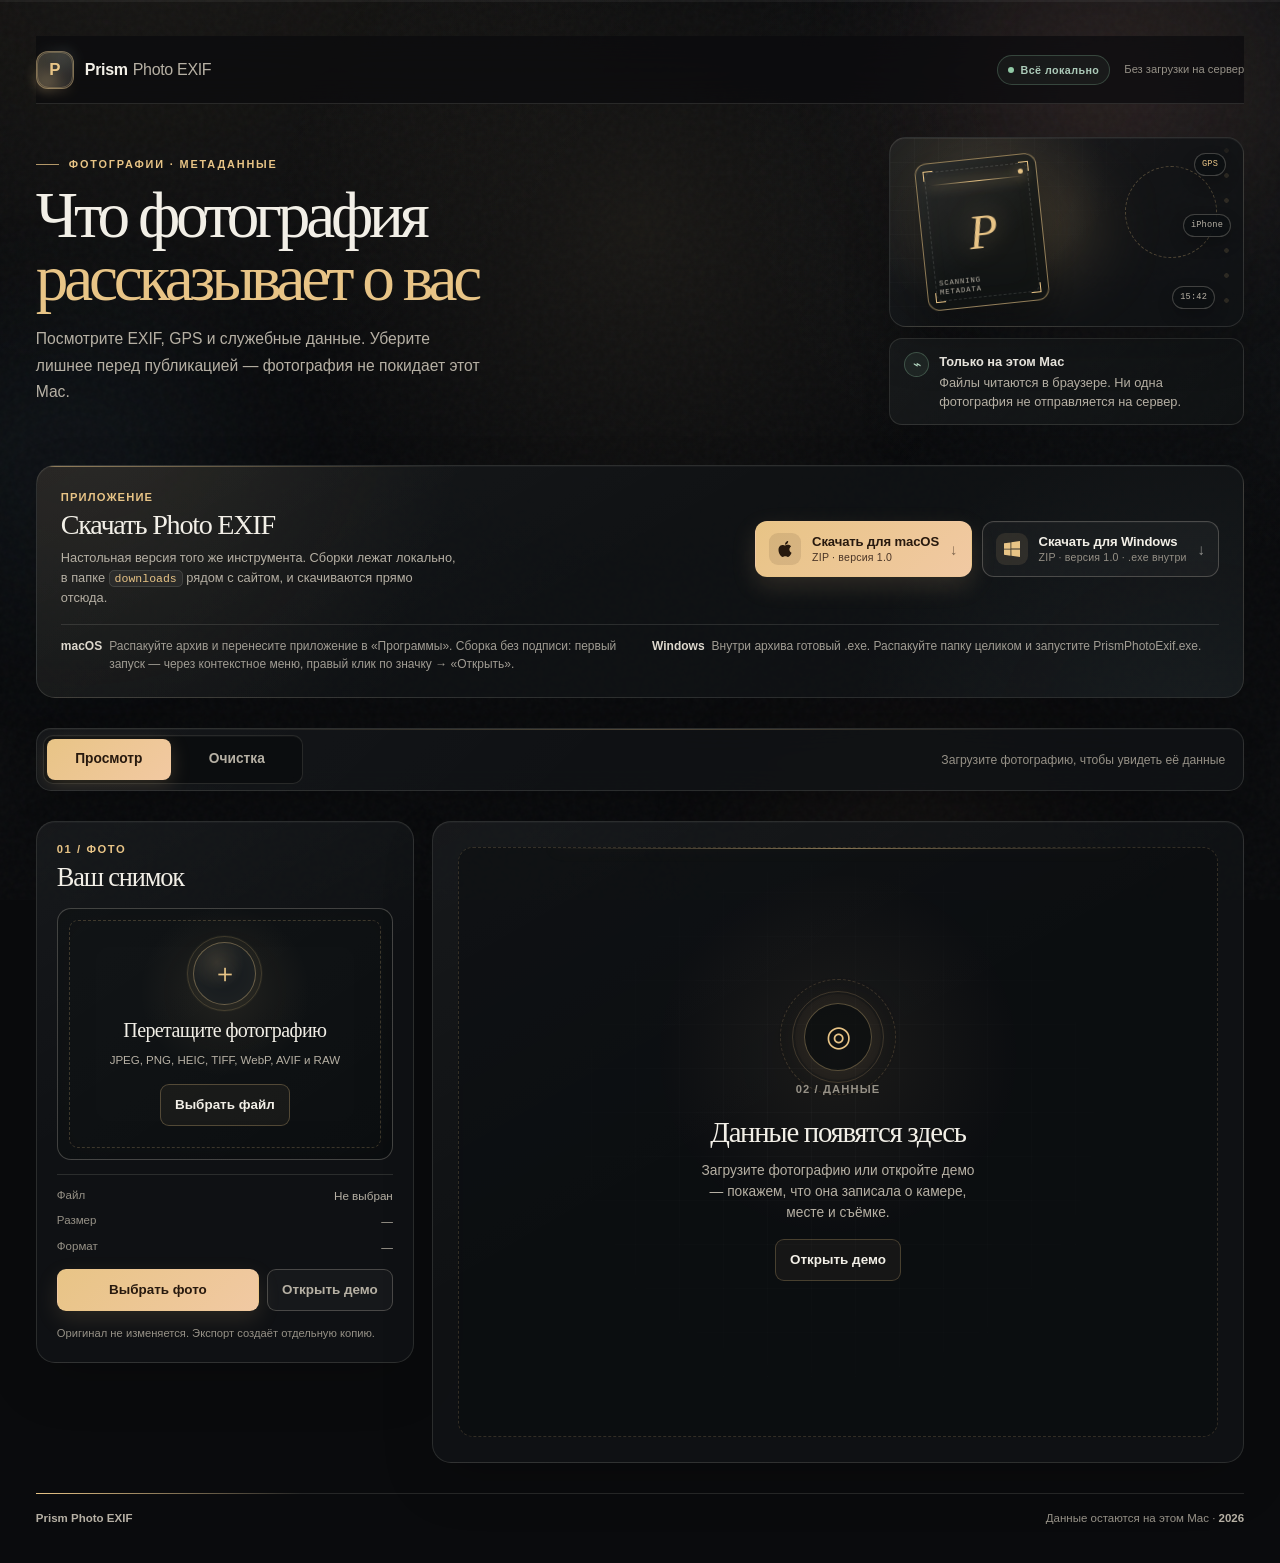
==== commit 1f470526: "Add Yandex Metrica counter to live pages" ====
--- a/projects/prism-photo-exif/index.html
+++ b/projects/prism-photo-exif/index.html
@@ -9,6 +9,19 @@
   <link rel="icon" href="favicon.svg" type="image/svg+xml">
   <link rel="stylesheet" href="styles.css">
   <link rel="stylesheet" href="motion.css">
+  <!-- Yandex.Metrika counter -->
+  <script type="text/javascript">
+      (function(m,e,t,r,i,k,a){
+          m[i]=m[i]||function(){(m[i].a=m[i].a||[]).push(arguments)};
+          m[i].l=1*new Date();
+          for (var j = 0; j < document.scripts.length; j++) {if (document.scripts[j].src === r) { return; }}
+          k=e.createElement(t),a=e.getElementsByTagName(t)[0],k.async=1,k.src=r,a.parentNode.insertBefore(k,a)
+      })(window, document,'script','https://mc.yandex.ru/metrika/tag.js?id=114206908', 'ym');
+
+      ym(114206908, 'init', {ssr:true, webvisor:true, clickmap:true, ecommerce:"dataLayer", referrer: document.referrer, url: location.href, accurateTrackBounce:true, trackLinks:true});
+  </script>
+  <noscript><div><img src="https://mc.yandex.ru/watch/114206908" style="position:absolute; left:-9999px;" alt="" /></div></noscript>
+  <!-- /Yandex.Metrika counter -->
 </head>
 <body>
   <div class="ambient" aria-hidden="true">
